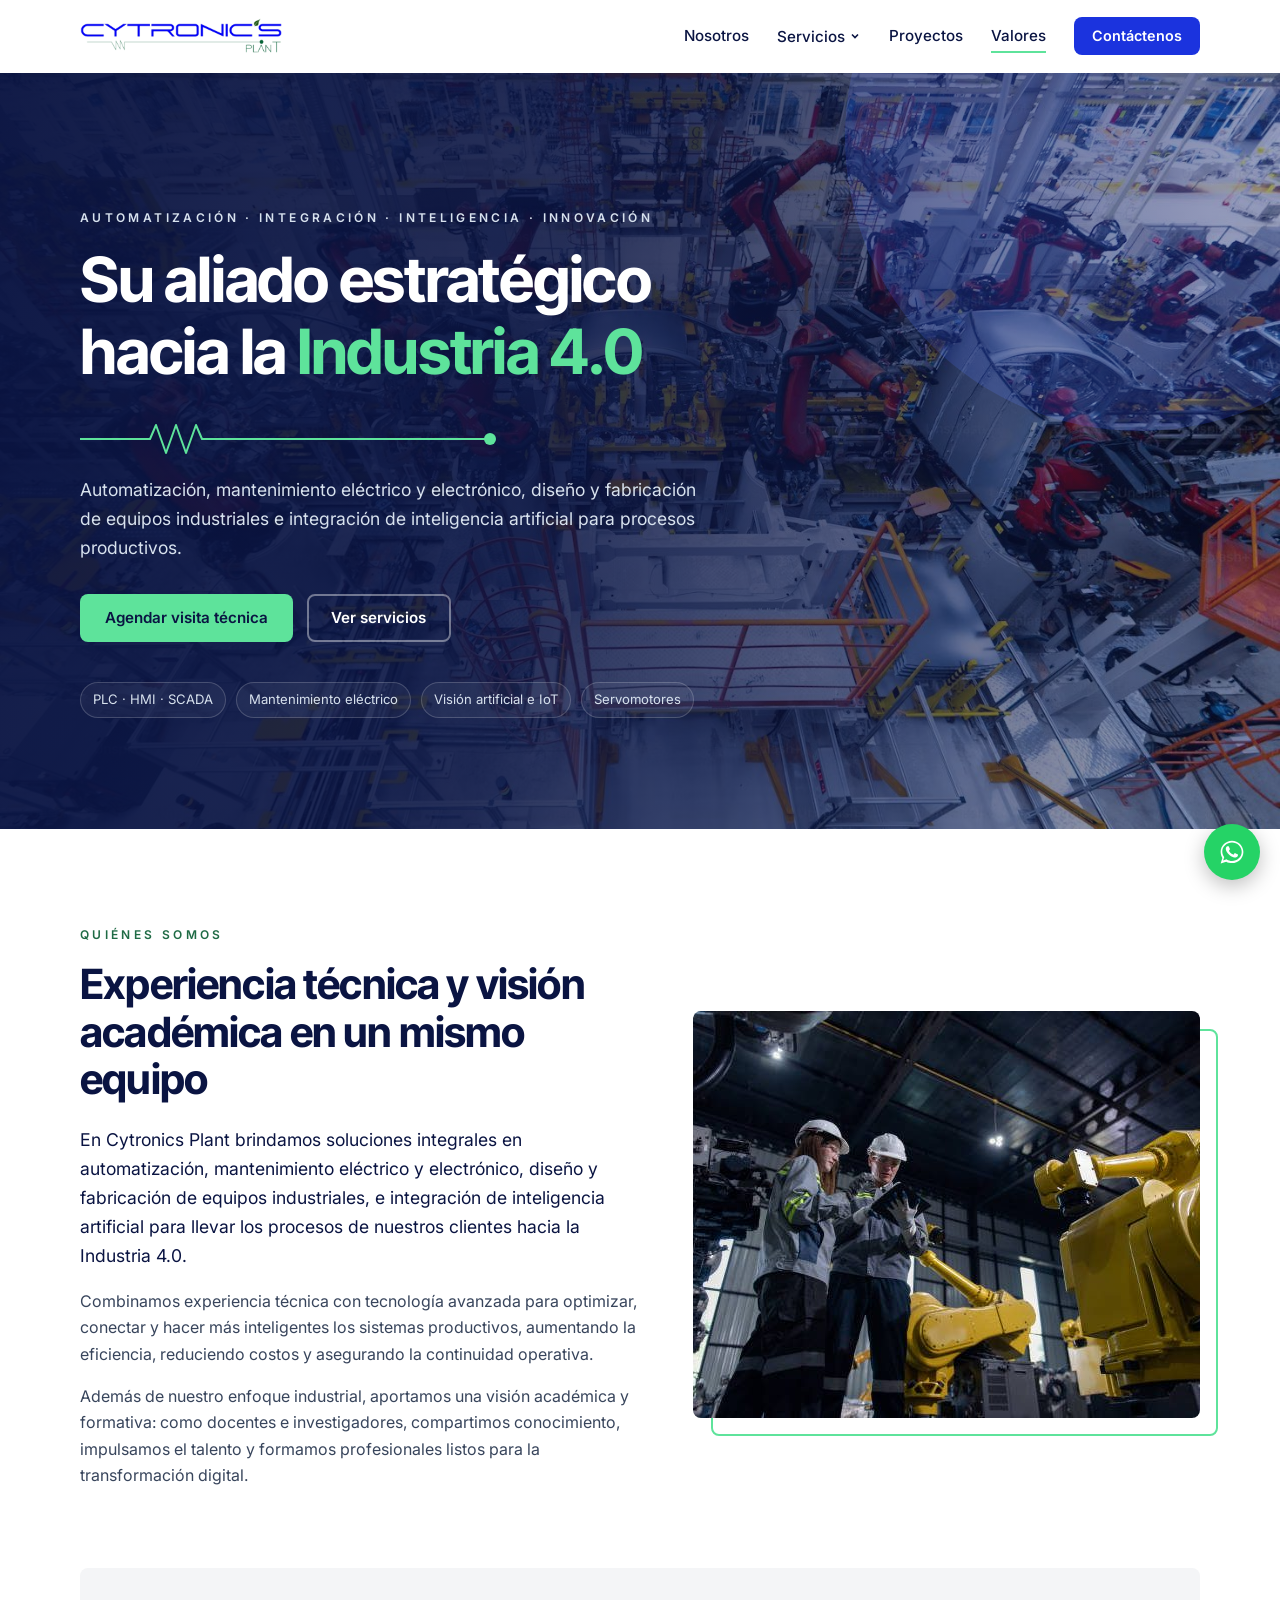
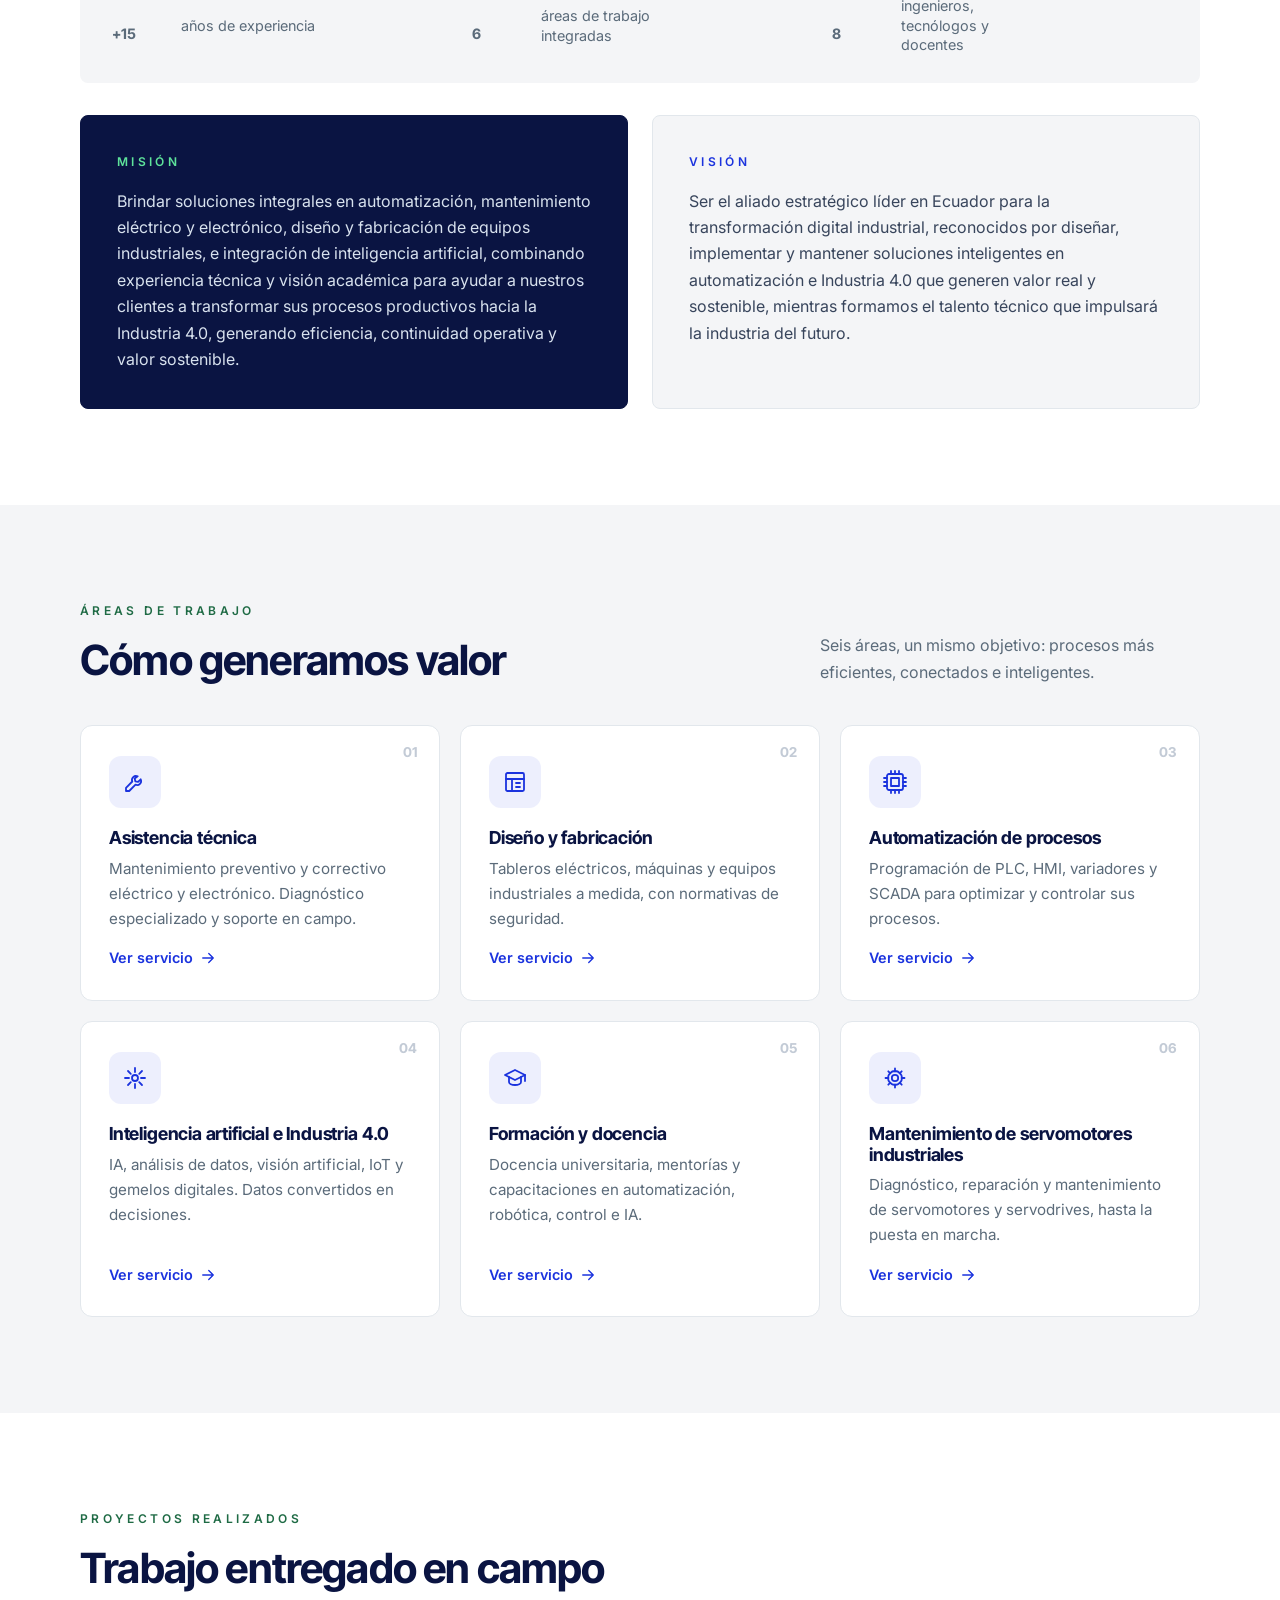
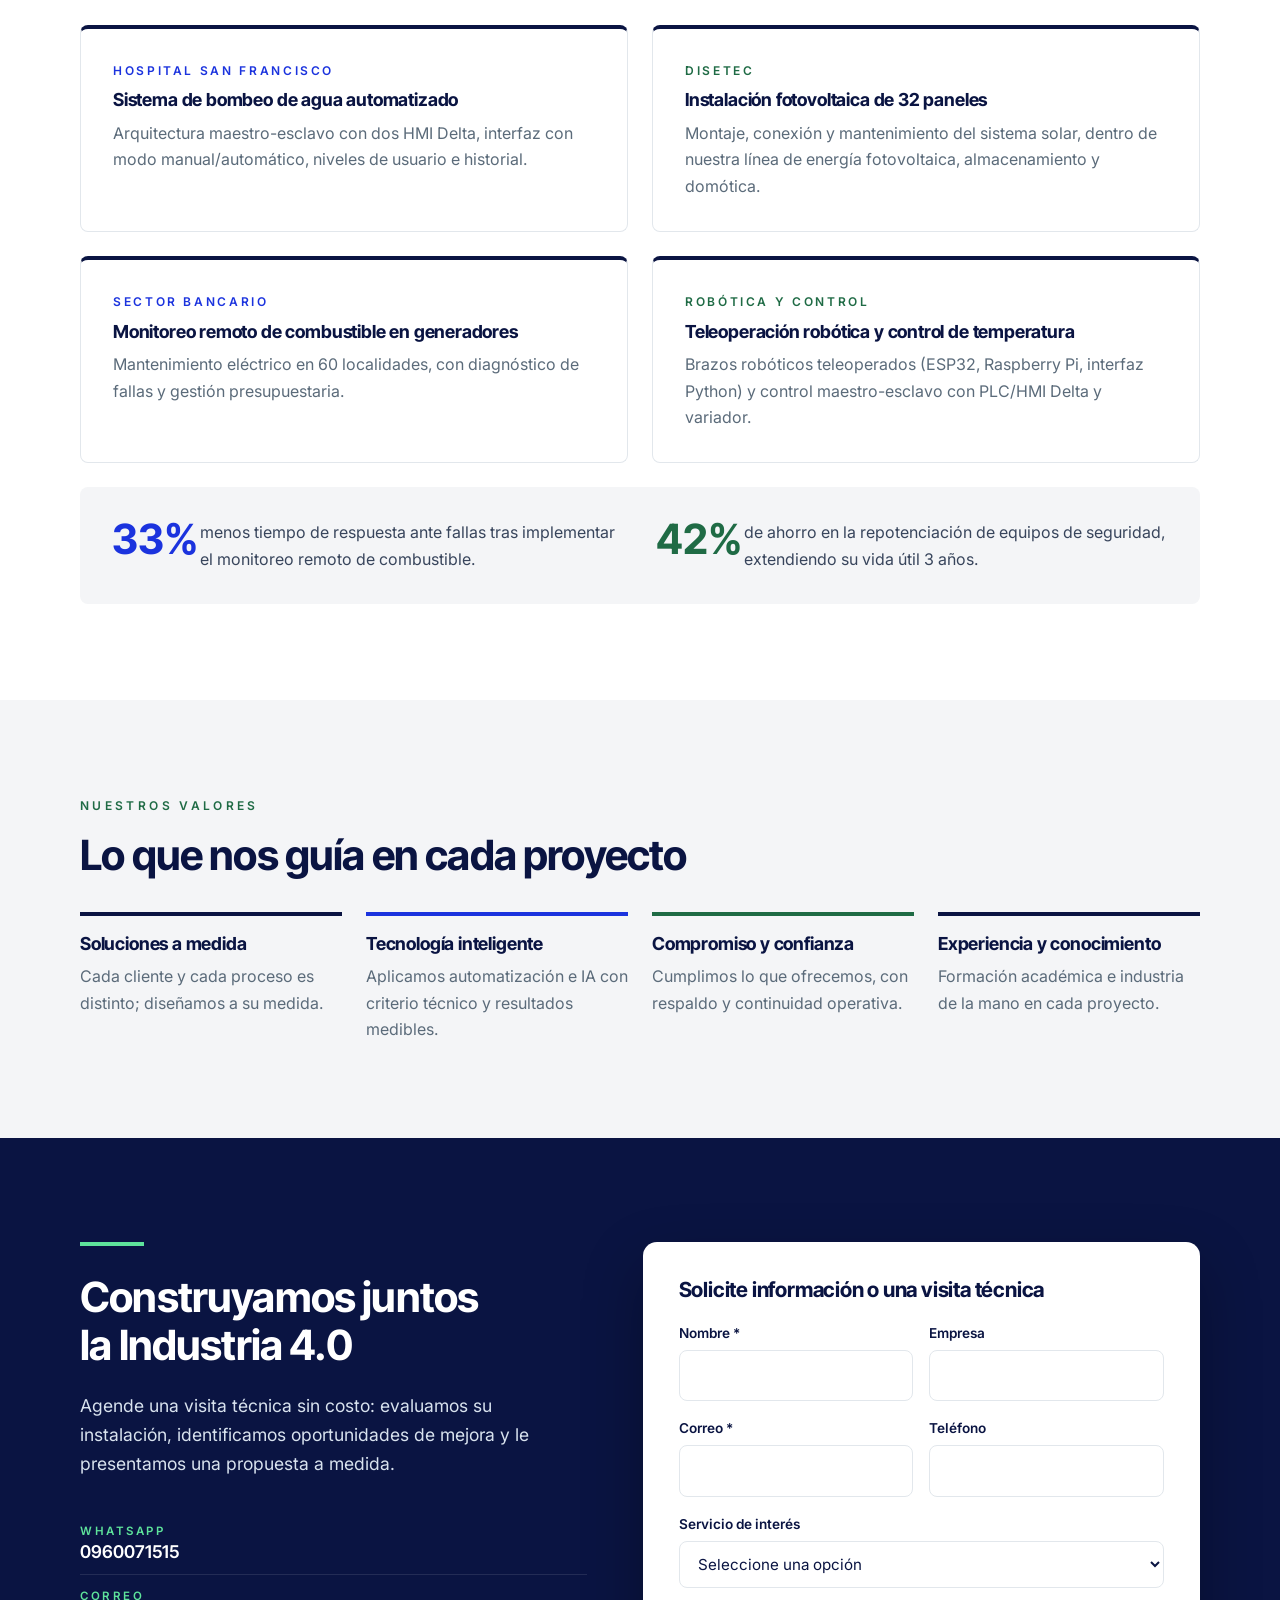
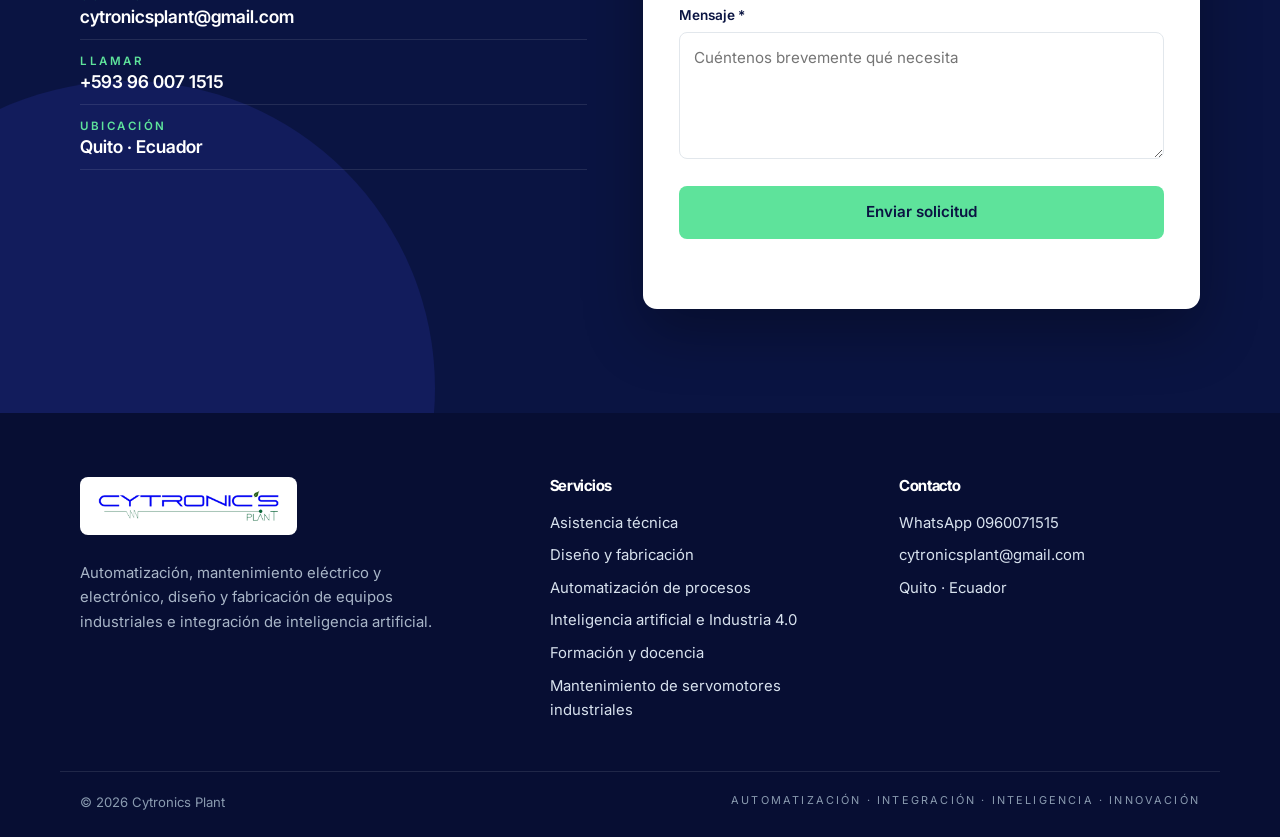
==== index.html @ 44c93f0c "Sitio Cytronics Plant: inicio, 6 páginas de servicios, formulario y submenú Co-Authored-By: Claude O" ====
<!DOCTYPE html>
<html lang="es">
<head>
  <meta charset="UTF-8">
  <meta name="viewport" content="width=device-width, initial-scale=1">
  <title>Cytronics Plant | Automatización e Industria 4.0 en Quito</title>
  <meta name="description" content="Automatización, mantenimiento eléctrico y electrónico, diseño y fabricación de equipos industriales e integración de inteligencia artificial para procesos productivos. Quito, Ecuador.">
  <meta name="theme-color" content="#0a1442">
  <meta property="og:title" content="Cytronics Plant | Automatización e Industria 4.0 en Quito">
  <meta property="og:description" content="Automatización, mantenimiento eléctrico y electrónico, diseño y fabricación de equipos industriales e integración de inteligencia artificial para procesos productivos. Quito, Ecuador.">
  <meta property="og:image" content="img/hero.jpg">
  <meta property="og:type" content="website">
  <link rel="icon" href="img/favicon.png" type="image/png">
  <link rel="preconnect" href="https://fonts.googleapis.com">
  <link rel="preconnect" href="https://fonts.gstatic.com" crossorigin>
  <link href="https://fonts.googleapis.com/css2?family=Inter:wght@400;500;600&family=Inter+Tight:wght@600;700&display=swap" rel="stylesheet">
  <link rel="stylesheet" href="styles.css">
</head>
<body>

  <a class="skip" href="#main">Saltar al contenido</a>
  <header class="header">
    <div class="container header__inner">
      <a href="index.html" class="header__logo" aria-label="Cytronics Plant, inicio">
        <img src="img/logo.png" alt="Cytronics Plant" width="1200" height="226">
      </a>
      <button class="nav-toggle" aria-expanded="false" aria-controls="nav" aria-label="Abrir menú">
        <span></span><span></span><span></span>
      </button>
      <nav class="nav" id="nav">
        <a href="index.html#nosotros">Nosotros</a>
        <div class="nav__group">
          <a href="index.html#servicios" class="nav__parent">Servicios
            <svg class="nav__caret" viewBox="0 0 12 12" aria-hidden="true"><path d="M3 4.5l3 3 3-3" fill="none" stroke="currentColor" stroke-width="1.6"/></svg>
          </a>
          <div class="nav__dropdown">
            <a href="servicios/asistencia-tecnica.html"><svg class="icon icon--sm" viewBox="0 0 24 24" fill="none" stroke="currentColor" stroke-width="1.8" stroke-linecap="round" stroke-linejoin="round" aria-hidden="true"><path d="M14.7 6.3a4 4 0 0 0-5.4 5.2L3 17.8V21h3.2l6.3-6.3a4 4 0 0 0 5.2-5.4l-2.6 2.6-2.8-.6-.6-2.8z"/></svg><span>Asistencia técnica</span></a>
            <a href="servicios/diseno-fabricacion.html"><svg class="icon icon--sm" viewBox="0 0 24 24" fill="none" stroke="currentColor" stroke-width="1.8" stroke-linecap="round" stroke-linejoin="round" aria-hidden="true"><rect x="3" y="3" width="18" height="18" rx="1.5"/><path d="M3 9h18M9 9v12M13 13h4M13 17h4"/></svg><span>Diseño y fabricación</span></a>
            <a href="servicios/automatizacion-procesos.html"><svg class="icon icon--sm" viewBox="0 0 24 24" fill="none" stroke="currentColor" stroke-width="1.8" stroke-linecap="round" stroke-linejoin="round" aria-hidden="true"><rect x="4" y="4" width="16" height="16" rx="2"/><rect x="8" y="8" width="8" height="8"/><path d="M8 1v3M12 1v3M16 1v3M8 20v3M12 20v3M16 20v3M1 8h3M1 12h3M1 16h3M20 8h3M20 12h3M20 16h3"/></svg><span>Automatización de procesos</span></a>
            <a href="servicios/ia-industria-40.html"><svg class="icon icon--sm" viewBox="0 0 24 24" fill="none" stroke="currentColor" stroke-width="1.8" stroke-linecap="round" stroke-linejoin="round" aria-hidden="true"><circle cx="12" cy="12" r="3"/><path d="M12 2v4M12 18v4M2 12h4M18 12h4M5 5l2.8 2.8M16.2 16.2 19 19M5 19l2.8-2.8M16.2 7.8 19 5"/></svg><span>Inteligencia artificial e Industria 4.0</span></a>
            <a href="servicios/formacion-docencia.html"><svg class="icon icon--sm" viewBox="0 0 24 24" fill="none" stroke="currentColor" stroke-width="1.8" stroke-linecap="round" stroke-linejoin="round" aria-hidden="true"><path d="M2 9l10-5 10 5-10 5z"/><path d="M6 11v5c0 1.7 2.7 3 6 3s6-1.3 6-3v-5M22 9v6"/></svg><span>Formación y docencia</span></a>
            <a href="servicios/mantenimiento-servomotores.html"><svg class="icon icon--sm" viewBox="0 0 24 24" fill="none" stroke="currentColor" stroke-width="1.8" stroke-linecap="round" stroke-linejoin="round" aria-hidden="true"><circle cx="12" cy="12" r="3.2"/><path d="M12 2.5v3M12 18.5v3M2.5 12h3M18.5 12h3M5.3 5.3l2.1 2.1M16.6 16.6l2.1 2.1M5.3 18.7l2.1-2.1M16.6 7.4l2.1-2.1"/><circle cx="12" cy="12" r="7"/></svg><span>Mantenimiento de servomotores industriales</span></a>
          </div>
        </div>
        <a href="index.html#proyectos">Proyectos</a>
        <a href="index.html#valores">Valores</a>
        <a href="#contacto" class="btn btn--primary btn--sm">Contáctenos</a>
      </nav>
    </div>
  </header>

  <main id="main">

    <section class="hero">
      <div class="hero__bg" aria-hidden="true"></div>
      <div class="container hero__inner">
        <p class="eyebrow eyebrow--light anim" style="--d:0">Automatización · Integración · Inteligencia · Innovación</p>
        <h1 class="anim" style="--d:1">Su aliado estratégico<br>hacia la <span class="accent">Industria 4.0</span></h1>
        <div class="anim" style="--d:2"><svg class="circuit" viewBox="0 0 420 40" aria-hidden="true">
          <path class="circuit__line" d="M0 20H70l6-14 10 28 10-28 10 28 10-28 6 14H405"/>
          <circle class="circuit__node" cx="410" cy="20" r="6"/>
        </svg></div>
        <p class="hero__lead anim" style="--d:3">Automatización, mantenimiento eléctrico y electrónico, diseño y fabricación de equipos industriales e integración de inteligencia artificial para procesos productivos.</p>
        <div class="hero__actions anim" style="--d:4">
          <a href="#contacto" class="btn btn--accent">Agendar visita técnica</a>
          <a href="#servicios" class="btn btn--ghost">Ver servicios</a>
        </div>
      </div>
      <div class="hero__chips container anim" style="--d:5">
        <span>PLC · HMI · SCADA</span><span>Mantenimiento eléctrico</span><span>Visión artificial e IoT</span><span>Servomotores</span>
      </div>
    </section>

    <section class="section" id="nosotros">
      <div class="container">
        <div class="about">
          <div class="about__text">
            <p class="eyebrow">Quiénes somos</p>
            <h2>Experiencia técnica y visión académica en un mismo equipo</h2>
            <p class="lead">En Cytronics Plant brindamos soluciones integrales en automatización, mantenimiento eléctrico y electrónico, diseño y fabricación de equipos industriales, e integración de inteligencia artificial para llevar los procesos de nuestros clientes hacia la Industria 4.0.</p>
            <p>Combinamos experiencia técnica con tecnología avanzada para optimizar, conectar y hacer más inteligentes los sistemas productivos, aumentando la eficiencia, reduciendo costos y asegurando la continuidad operativa.</p>
            <p>Además de nuestro enfoque industrial, aportamos una visión académica y formativa: como docentes e investigadores, compartimos conocimiento, impulsamos el talento y formamos profesionales listos para la transformación digital.</p>
          </div>
          <figure class="about__img">
            <img src="img/area3.jpg" alt="Técnicos revisando brazos robóticos industriales" loading="lazy" width="612" height="407">
          </figure>
        </div>

        <div class="stats">
          <div class="stat"><strong class="c-blue"><span data-count="15" data-prefix="+">+15</span></strong><span>años de experiencia</span></div>
          <div class="stat"><strong class="c-green"><span data-count="6">6</span></strong><span>áreas de trabajo integradas</span></div>
          <div class="stat"><strong><span data-count="8">8</span></strong><span>ingenieros, tecnólogos y docentes</span></div>
        </div>

        <div class="mv">
          <article class="mv__card mv__card--dark">
            <p class="eyebrow eyebrow--mint">Misión</p>
            <p>Brindar soluciones integrales en automatización, mantenimiento eléctrico y electrónico, diseño y fabricación de equipos industriales, e integración de inteligencia artificial, combinando experiencia técnica y visión académica para ayudar a nuestros clientes a transformar sus procesos productivos hacia la Industria 4.0, generando eficiencia, continuidad operativa y valor sostenible.</p>
          </article>
          <article class="mv__card">
            <p class="eyebrow eyebrow--blue">Visión</p>
            <p>Ser el aliado estratégico líder en Ecuador para la transformación digital industrial, reconocidos por diseñar, implementar y mantener soluciones inteligentes en automatización e Industria 4.0 que generen valor real y sostenible, mientras formamos el talento técnico que impulsará la industria del futuro.</p>
          </article>
        </div>
      </div>
    </section>

    <section class="section section--muted" id="servicios">
      <div class="container">
        <div class="section__head">
          <div>
            <p class="eyebrow">Áreas de trabajo</p>
            <h2>Cómo generamos valor</h2>
          </div>
          <p class="section__sub">Seis áreas, un mismo objetivo: procesos más eficientes, conectados e inteligentes.</p>
        </div>
        <div class="svc-grid">
          <a class="svc-card" href="servicios/asistencia-tecnica.html">
            <span class="svc-card__num">01</span>
            <span class="svc-card__icon"><svg class="icon" viewBox="0 0 24 24" fill="none" stroke="currentColor" stroke-width="1.8" stroke-linecap="round" stroke-linejoin="round" aria-hidden="true"><path d="M14.7 6.3a4 4 0 0 0-5.4 5.2L3 17.8V21h3.2l6.3-6.3a4 4 0 0 0 5.2-5.4l-2.6 2.6-2.8-.6-.6-2.8z"/></svg></span>
            <h3>Asistencia técnica</h3>
            <p>Mantenimiento preventivo y correctivo eléctrico y electrónico. Diagnóstico especializado y soporte en campo.</p>
            <span class="svc-card__more">Ver servicio <svg class="icon icon--sm" viewBox="0 0 24 24" fill="none" stroke="currentColor" stroke-width="1.8" stroke-linecap="round" stroke-linejoin="round" aria-hidden="true"><path d="M5 12h14M13 6l6 6-6 6"/></svg></span>
          </a>
          <a class="svc-card" href="servicios/diseno-fabricacion.html">
            <span class="svc-card__num">02</span>
            <span class="svc-card__icon"><svg class="icon" viewBox="0 0 24 24" fill="none" stroke="currentColor" stroke-width="1.8" stroke-linecap="round" stroke-linejoin="round" aria-hidden="true"><rect x="3" y="3" width="18" height="18" rx="1.5"/><path d="M3 9h18M9 9v12M13 13h4M13 17h4"/></svg></span>
            <h3>Diseño y fabricación</h3>
            <p>Tableros eléctricos, máquinas y equipos industriales a medida, con normativas de seguridad.</p>
            <span class="svc-card__more">Ver servicio <svg class="icon icon--sm" viewBox="0 0 24 24" fill="none" stroke="currentColor" stroke-width="1.8" stroke-linecap="round" stroke-linejoin="round" aria-hidden="true"><path d="M5 12h14M13 6l6 6-6 6"/></svg></span>
          </a>
          <a class="svc-card" href="servicios/automatizacion-procesos.html">
            <span class="svc-card__num">03</span>
            <span class="svc-card__icon"><svg class="icon" viewBox="0 0 24 24" fill="none" stroke="currentColor" stroke-width="1.8" stroke-linecap="round" stroke-linejoin="round" aria-hidden="true"><rect x="4" y="4" width="16" height="16" rx="2"/><rect x="8" y="8" width="8" height="8"/><path d="M8 1v3M12 1v3M16 1v3M8 20v3M12 20v3M16 20v3M1 8h3M1 12h3M1 16h3M20 8h3M20 12h3M20 16h3"/></svg></span>
            <h3>Automatización de procesos</h3>
            <p>Programación de PLC, HMI, variadores y SCADA para optimizar y controlar sus procesos.</p>
            <span class="svc-card__more">Ver servicio <svg class="icon icon--sm" viewBox="0 0 24 24" fill="none" stroke="currentColor" stroke-width="1.8" stroke-linecap="round" stroke-linejoin="round" aria-hidden="true"><path d="M5 12h14M13 6l6 6-6 6"/></svg></span>
          </a>
          <a class="svc-card" href="servicios/ia-industria-40.html">
            <span class="svc-card__num">04</span>
            <span class="svc-card__icon"><svg class="icon" viewBox="0 0 24 24" fill="none" stroke="currentColor" stroke-width="1.8" stroke-linecap="round" stroke-linejoin="round" aria-hidden="true"><circle cx="12" cy="12" r="3"/><path d="M12 2v4M12 18v4M2 12h4M18 12h4M5 5l2.8 2.8M16.2 16.2 19 19M5 19l2.8-2.8M16.2 7.8 19 5"/></svg></span>
            <h3>Inteligencia artificial e Industria 4.0</h3>
            <p>IA, análisis de datos, visión artificial, IoT y gemelos digitales. Datos convertidos en decisiones.</p>
            <span class="svc-card__more">Ver servicio <svg class="icon icon--sm" viewBox="0 0 24 24" fill="none" stroke="currentColor" stroke-width="1.8" stroke-linecap="round" stroke-linejoin="round" aria-hidden="true"><path d="M5 12h14M13 6l6 6-6 6"/></svg></span>
          </a>
          <a class="svc-card" href="servicios/formacion-docencia.html">
            <span class="svc-card__num">05</span>
            <span class="svc-card__icon"><svg class="icon" viewBox="0 0 24 24" fill="none" stroke="currentColor" stroke-width="1.8" stroke-linecap="round" stroke-linejoin="round" aria-hidden="true"><path d="M2 9l10-5 10 5-10 5z"/><path d="M6 11v5c0 1.7 2.7 3 6 3s6-1.3 6-3v-5M22 9v6"/></svg></span>
            <h3>Formación y docencia</h3>
            <p>Docencia universitaria, mentorías y capacitaciones en automatización, robótica, control e IA.</p>
            <span class="svc-card__more">Ver servicio <svg class="icon icon--sm" viewBox="0 0 24 24" fill="none" stroke="currentColor" stroke-width="1.8" stroke-linecap="round" stroke-linejoin="round" aria-hidden="true"><path d="M5 12h14M13 6l6 6-6 6"/></svg></span>
          </a>
          <a class="svc-card" href="servicios/mantenimiento-servomotores.html">
            <span class="svc-card__num">06</span>
            <span class="svc-card__icon"><svg class="icon" viewBox="0 0 24 24" fill="none" stroke="currentColor" stroke-width="1.8" stroke-linecap="round" stroke-linejoin="round" aria-hidden="true"><circle cx="12" cy="12" r="3.2"/><path d="M12 2.5v3M12 18.5v3M2.5 12h3M18.5 12h3M5.3 5.3l2.1 2.1M16.6 16.6l2.1 2.1M5.3 18.7l2.1-2.1M16.6 7.4l2.1-2.1"/><circle cx="12" cy="12" r="7"/></svg></span>
            <h3>Mantenimiento de servomotores industriales</h3>
            <p>Diagnóstico, reparación y mantenimiento de servomotores y servodrives, hasta la puesta en marcha.</p>
            <span class="svc-card__more">Ver servicio <svg class="icon icon--sm" viewBox="0 0 24 24" fill="none" stroke="currentColor" stroke-width="1.8" stroke-linecap="round" stroke-linejoin="round" aria-hidden="true"><path d="M5 12h14M13 6l6 6-6 6"/></svg></span>
          </a>
        </div>
      </div>
    </section>

    <section class="section" id="proyectos">
      <div class="container">
        <p class="eyebrow">Proyectos realizados</p>
        <h2>Trabajo entregado en campo</h2>
        <div class="projects">
          <article class="project">
            <p class="project__client c-blue">Hospital San Francisco</p>
            <h3>Sistema de bombeo de agua automatizado</h3>
            <p>Arquitectura maestro-esclavo con dos HMI Delta, interfaz con modo manual/automático, niveles de usuario e historial.</p>
          </article>
          <article class="project">
            <p class="project__client c-green">Disetec</p>
            <h3>Instalación fotovoltaica de 32 paneles</h3>
            <p>Montaje, conexión y mantenimiento del sistema solar, dentro de nuestra línea de energía fotovoltaica, almacenamiento y domótica.</p>
          </article>
          <article class="project">
            <p class="project__client c-blue">Sector bancario</p>
            <h3>Monitoreo remoto de combustible en generadores</h3>
            <p>Mantenimiento eléctrico en 60 localidades, con diagnóstico de fallas y gestión presupuestaria.</p>
          </article>
          <article class="project">
            <p class="project__client c-green">Robótica y control</p>
            <h3>Teleoperación robótica y control de temperatura</h3>
            <p>Brazos robóticos teleoperados (ESP32, Raspberry Pi, interfaz Python) y control maestro-esclavo con PLC/HMI Delta y variador.</p>
          </article>
        </div>
        <div class="results">
          <div class="result">
            <strong class="c-blue"><span data-count="35" data-suffix="%">35%</span></strong>
            <span>menos tiempo de respuesta ante fallas tras implementar el monitoreo remoto de combustible.</span>
          </div>
          <div class="result">
            <strong class="c-green"><span data-count="45" data-suffix="%">45%</span></strong>
            <span>de ahorro en la repotenciación de equipos de seguridad, extendiendo su vida útil 3 años.</span>
          </div>
        </div>
      </div>
    </section>

    <section class="section section--muted" id="valores">
      <div class="container">
        <p class="eyebrow">Nuestros valores</p>
        <h2>Lo que nos guía en cada proyecto</h2>
        <div class="values">
          <div class="value value--navy"><h3>Soluciones a medida</h3><p>Cada cliente y cada proceso es distinto; diseñamos a su medida.</p></div>
          <div class="value value--blue"><h3>Tecnología inteligente</h3><p>Aplicamos automatización e IA con criterio técnico y resultados medibles.</p></div>
          <div class="value value--green"><h3>Compromiso y confianza</h3><p>Cumplimos lo que ofrecemos, con respaldo y continuidad operativa.</p></div>
          <div class="value value--navy"><h3>Experiencia y conocimiento</h3><p>Formación académica e industria de la mano en cada proyecto.</p></div>
        </div>
      </div>
    </section>

    <section class="cta" id="contacto">
      <div class="cta__circle" aria-hidden="true"></div>
      <div class="container cta__inner">
        <div class="cta__intro">
          <span class="cta__bar" aria-hidden="true"></span>
          <h2>Construyamos juntos<br>la Industria 4.0</h2>
          <p class="cta__lead">Agende una visita técnica sin costo: evaluamos su instalación, identificamos oportunidades de mejora y le presentamos una propuesta a medida.</p>
          <ul class="contact-list">
            <li><a href="https://wa.me/593960071515?text=Hola%20Cytronics%20Plant%2C%20quisiera%20agendar%20una%20visita%20t%C3%A9cnica." target="_blank" rel="noopener">
              <span class="contact-list__label">WhatsApp</span><span class="contact-list__value">0960071515</span></a></li>
            <li><a href="mailto:cytronicsplant@gmail.com">
              <span class="contact-list__label">Correo</span><span class="contact-list__value">cytronicsplant@gmail.com</span></a></li>
            <li><a href="tel:+593960071515">
              <span class="contact-list__label">Llamar</span><span class="contact-list__value">+593 96 007 1515</span></a></li>
            <li><span class="contact-list__label">Ubicación</span><span class="contact-list__value">Quito · Ecuador</span></li>
          </ul>
        </div>

        <form class="form" action="https://formsubmit.co/ajax/cytronicsplant@gmail.com" method="POST" data-form novalidate>
          <h3 class="form__title">Solicite información o una visita técnica</h3>
          <input type="hidden" name="_subject" value="Nueva solicitud desde la web">
          <input type="hidden" name="_template" value="table">
          <input type="text" name="_honey" class="form__hp" tabindex="-1" autocomplete="off" aria-hidden="true">
          <div class="form__row">
            <label class="field"><span>Nombre *</span>
              <input type="text" name="nombre" autocomplete="name" required></label>
            <label class="field"><span>Empresa</span>
              <input type="text" name="empresa" autocomplete="organization"></label>
          </div>
          <div class="form__row">
            <label class="field"><span>Correo *</span>
              <input type="email" name="email" autocomplete="email" required></label>
            <label class="field"><span>Teléfono</span>
              <input type="tel" name="telefono" autocomplete="tel" inputmode="tel"></label>
          </div>
          <label class="field"><span>Servicio de interés</span>
            <select name="servicio">
              <option value="">Seleccione una opción</option>
              <option>Asistencia técnica</option>
              <option>Diseño y fabricación</option>
              <option>Automatización de procesos</option>
              <option>Inteligencia artificial e Industria 4.0</option>
              <option>Formación y docencia</option>
              <option>Mantenimiento de servomotores industriales</option>
              <option>Otro</option>
            </select></label>
          <label class="field"><span>Mensaje *</span>
            <textarea name="mensaje" rows="4" required placeholder="Cuéntenos brevemente qué necesita"></textarea></label>
          <button type="submit" class="btn btn--accent form__submit">Enviar solicitud</button>
          <p class="form__status" role="status" aria-live="polite"></p>
        </form>
      </div>
    </section>

  </main>

  <footer class="footer">
    <div class="container footer__grid">
      <div>
        <div class="footer__logo"><img src="img/logo.png" alt="Cytronics Plant" loading="lazy" width="1200" height="226"></div>
        <p class="footer__about">Automatización, mantenimiento eléctrico y electrónico, diseño y fabricación de equipos industriales e integración de inteligencia artificial.</p>
      </div>
      <div>
        <h4>Servicios</h4>
        <ul>
          <li><a href="servicios/asistencia-tecnica.html">Asistencia técnica</a></li>
          <li><a href="servicios/diseno-fabricacion.html">Diseño y fabricación</a></li>
          <li><a href="servicios/automatizacion-procesos.html">Automatización de procesos</a></li>
          <li><a href="servicios/ia-industria-40.html">Inteligencia artificial e Industria 4.0</a></li>
          <li><a href="servicios/formacion-docencia.html">Formación y docencia</a></li>
          <li><a href="servicios/mantenimiento-servomotores.html">Mantenimiento de servomotores industriales</a></li>
        </ul>
      </div>
      <div>
        <h4>Contacto</h4>
        <ul>
          <li><a href="https://wa.me/593960071515" target="_blank" rel="noopener">WhatsApp 0960071515</a></li>
          <li><a href="mailto:cytronicsplant@gmail.com">cytronicsplant@gmail.com</a></li>
          <li>Quito · Ecuador</li>
        </ul>
      </div>
    </div>
    <div class="container footer__bottom">
      <p>© <span data-year>2026</span> Cytronics Plant</p>
      <p class="footer__tag">Automatización · Integración · Inteligencia · Innovación</p>
    </div>
  </footer>

  <a class="wa-float" href="https://wa.me/593960071515?text=Hola%20Cytronics%20Plant%2C%20quisiera%20m%C3%A1s%20informaci%C3%B3n." target="_blank" rel="noopener" aria-label="Escribir por WhatsApp">
    <svg viewBox="0 0 32 32" width="28" height="28" aria-hidden="true"><path fill="currentColor" d="M16 3C8.8 3 3 8.7 3 15.8c0 2.5.7 4.9 2 7L3 29l6.4-2c2 1.1 4.3 1.7 6.6 1.7 7.2 0 13-5.7 13-12.8S23.2 3 16 3zm0 23.4c-2.1 0-4.1-.6-5.9-1.7l-.4-.3-3.8 1.2 1.2-3.7-.3-.4c-1.2-1.8-1.9-3.9-1.9-6.1C4.9 9.8 9.9 5 16 5s11.1 4.8 11.1 10.8S22.1 26.4 16 26.4zm6.1-8c-.3-.2-2-1-2.3-1.1-.3-.1-.5-.2-.8.2-.2.3-.9 1.1-1.1 1.3-.2.2-.4.3-.7.1-.3-.2-1.4-.5-2.7-1.7-1-.9-1.7-2-1.9-2.3-.2-.3 0-.5.1-.7l.5-.6c.2-.2.2-.3.3-.6.1-.2 0-.4 0-.6l-1-2.5c-.3-.7-.6-.6-.8-.6h-.7c-.2 0-.6.1-.9.4-.3.3-1.2 1.2-1.2 2.9s1.2 3.3 1.4 3.6c.2.2 2.4 3.7 5.9 5.1 2.9 1.1 3.5.9 4.1.9.6-.1 2-.8 2.3-1.6.3-.8.3-1.5.2-1.6-.1-.2-.3-.3-.7-.5z"/></svg>
  </a>

  <script src="script.js"></script>
</body>
</html>
---- styles.css ----
/* Cytronics Plant — colores tomados del brochure */
:root {
  --navy: #0a1442;
  --navy-2: #121c5c;
  --blue: #1b33de;
  --green: #1f6b45;
  --mint: #5ee39b;
  --text: #38455c;
  --muted: #5b6b7a;
  --line: #e2e7ec;
  --bg-muted: #f4f5f7;
  --white: #ffffff;
  --on-navy: #d8e2ee;

  --radius: 8px;
  --maxw: 1160px;
  --header-h: 72px;
  --shadow: 0 14px 40px rgba(10, 20, 66, .10);
  --ease: cubic-bezier(.2, .7, .2, 1);
  --font-head: "Inter Tight", "Segoe UI", Arial, sans-serif;
  --font-body: "Inter", "Segoe UI", Arial, sans-serif;
}

*, *::before, *::after { box-sizing: border-box; }
html { scroll-behavior: smooth; scroll-padding-top: var(--header-h); }
body {
  margin: 0;
  font-family: var(--font-body);
  font-size: 16px;
  line-height: 1.65;
  color: var(--text);
  background: var(--white);
  -webkit-font-smoothing: antialiased;
}
img { max-width: 100%; display: block; }
a { color: inherit; }
h1, h2, h3, h4 {
  font-family: var(--font-head);
  color: var(--navy);
  line-height: 1.15;
  letter-spacing: -0.02em;
  margin: 0 0 .5em;
}
h1 { font-size: clamp(2.2rem, 5.5vw, 3.9rem); }
h2 { font-size: clamp(1.75rem, 3.6vw, 2.6rem); max-width: 24ch; }
h3 { font-size: 1.12rem; letter-spacing: -0.01em; }
p { margin: 0 0 1em; }
:focus-visible { outline: 3px solid var(--mint); outline-offset: 2px; }

.skip {
  position: absolute; left: 12px; top: -60px; z-index: 100;
  background: var(--navy); color: #fff; padding: 10px 14px; border-radius: var(--radius);
}
.skip:focus { top: 12px; }

.container { width: 100%; max-width: var(--maxw); margin: 0 auto; padding: 0 20px; }
.c-blue { color: var(--blue); }
.c-green { color: var(--green); }

.icon { width: 24px; height: 24px; flex: none; }
.icon--sm { width: 18px; height: 18px; }

.eyebrow {
  font-size: .75rem; font-weight: 600; letter-spacing: .28em; text-transform: uppercase;
  color: var(--green); margin-bottom: 1rem;
}
.eyebrow--light { color: var(--on-navy); }
.eyebrow--mint { color: var(--mint); }
.eyebrow--blue { color: var(--blue); }

/* Botones */
.btn {
  display: inline-flex; align-items: center; justify-content: center; gap: .5em;
  padding: .85em 1.5em; border-radius: var(--radius);
  font: 600 .95rem/1.2 var(--font-body);
  text-decoration: none; border: 2px solid transparent; cursor: pointer;
  transition: background .2s, color .2s, border-color .2s, transform .2s var(--ease), box-shadow .2s;
}
.btn:hover { transform: translateY(-2px); }
.btn--sm { padding: .6em 1.1em; font-size: .9rem; }
.btn--primary { background: var(--blue); color: var(--white); }
.btn--primary:hover { background: var(--navy); }
.btn--accent { background: var(--mint); color: var(--navy); }
.btn--accent:hover { background: #7cebb0; box-shadow: 0 8px 24px rgba(94, 227, 155, .35); }
.btn--ghost { border-color: rgba(255,255,255,.4); color: var(--white); }
.btn--ghost:hover { border-color: var(--white); background: rgba(255,255,255,.06); }

/* ---------------- Header y menú ---------------- */
.header {
  position: sticky; top: 0; z-index: 50;
  background: rgba(255,255,255,.96); backdrop-filter: blur(8px);
  border-bottom: 1px solid transparent;
  transition: border-color .2s, box-shadow .2s;
}
.header.is-scrolled { border-color: var(--line); box-shadow: 0 2px 12px rgba(10,20,66,.06); }
.header__inner { display: flex; align-items: center; justify-content: space-between; height: var(--header-h); }
.header__logo img { height: 38px; width: auto; }

.nav { display: flex; align-items: center; gap: 28px; }
.nav > a:not(.btn), .nav__parent {
  text-decoration: none; font-weight: 500; font-size: .95rem; color: var(--navy);
  position: relative; display: inline-flex; align-items: center; gap: 4px;
}
.nav > a:not(.btn)::after, .nav__parent::after {
  content: ""; position: absolute; left: 0; bottom: -4px; height: 2px; width: 0;
  background: var(--mint); transition: width .25s var(--ease);
}
.nav > a:not(.btn):hover::after, .nav > a.is-active::after,
.nav__parent:hover::after, .nav__parent.is-current::after, .nav__parent.is-active::after { width: 100%; }
.nav__caret { width: 12px; height: 12px; transition: transform .2s; }

.nav__group { position: relative; }
.nav__dropdown {
  position: absolute; top: calc(100% + 18px); left: 50%;
  width: 340px; padding: 10px;
  background: var(--white); border: 1px solid var(--line); border-radius: 12px;
  box-shadow: var(--shadow);
  opacity: 0; visibility: hidden; transform: translate(-50%, 8px);
  transition: opacity .2s, transform .2s var(--ease), visibility .2s;
}
.nav__dropdown::before { /* puente para no perder el hover */
  content: ""; position: absolute; left: 0; right: 0; top: -20px; height: 20px;
}
.nav__group:hover .nav__dropdown,
.nav__group:focus-within .nav__dropdown { opacity: 1; visibility: visible; transform: translate(-50%, 0); }
.nav__group:hover .nav__caret, .nav__group:focus-within .nav__caret { transform: rotate(180deg); }
.nav__dropdown a {
  display: flex; align-items: center; gap: 12px;
  padding: 10px 12px; border-radius: 8px;
  text-decoration: none; color: var(--navy); font-weight: 500; font-size: .93rem; line-height: 1.3;
  transition: background .15s;
}
.nav__dropdown a .icon { color: var(--blue); }
.nav__dropdown a:hover, .nav__dropdown a[aria-current="page"] { background: var(--bg-muted); }
.nav-toggle { display: none; }

/* ---------------- Hero inicio ---------------- */
.hero {
  position: relative; overflow: hidden;
  background: var(--navy); color: var(--on-navy);
  min-height: min(calc(92vh - var(--header-h)), 780px);
  display: flex; flex-direction: column; justify-content: center;
}
.hero__bg {
  position: absolute; inset: 0;
  background:
    linear-gradient(100deg, rgba(10,20,66,.97) 0%, rgba(10,20,66,.88) 42%, rgba(10,20,66,.35) 100%),
    url("img/hero.jpg") center / cover no-repeat;
  animation: heroZoom 18s ease-out both;
}
.hero__bg::after {
  content: ""; position: absolute; top: -18vw; right: -12vw;
  width: 46vw; height: 46vw; border-radius: 50%;
  background: var(--navy-2); opacity: .55; mix-blend-mode: screen;
}
.hero__inner { position: relative; padding-top: 72px; padding-bottom: 40px; }
.hero h1 { color: var(--white); max-width: 16ch; }
.hero .accent { color: var(--mint); }
.hero__lead { max-width: 56ch; font-size: 1.1rem; margin: 1rem 0 2rem; }
.hero__actions { display: flex; flex-wrap: wrap; gap: 14px; }
.hero__chips {
  position: relative; display: flex; flex-wrap: wrap; gap: 10px;
  padding-bottom: 48px;
}
.hero__chips span {
  font-size: .82rem; color: var(--on-navy);
  border: 1px solid rgba(255,255,255,.18); background: rgba(255,255,255,.05);
  padding: 6px 12px; border-radius: 999px;
}

/* Línea de circuito como en el logo */
.circuit { width: min(420px, 100%); height: 40px; display: block; margin-top: .25rem; }
.circuit__line {
  fill: none; stroke: var(--mint); stroke-width: 2; stroke-linejoin: round;
  stroke-dasharray: 520; stroke-dashoffset: 520;
  animation: draw 1.6s .6s var(--ease) forwards;
}
.circuit__node { fill: var(--mint); opacity: 0; animation: pop .4s 2.1s var(--ease) forwards, pulse 2.4s 2.6s ease-in-out infinite; transform-origin: 410px 20px; }

/* Entrada escalonada */
.anim { opacity: 0; transform: translateY(18px); animation: rise .8s var(--ease) forwards; animation-delay: calc(var(--d, 0) * 110ms + 100ms); }

@keyframes rise { to { opacity: 1; transform: none; } }
@keyframes draw { to { stroke-dashoffset: 0; } }
@keyframes pop { from { opacity: 0; transform: scale(0); } to { opacity: 1; transform: scale(1); } }
@keyframes pulse { 50% { transform: scale(1.35); } }
@keyframes heroZoom { from { transform: scale(1.08); } to { transform: scale(1); } }

/* ---------------- Secciones ---------------- */
.section { padding: 96px 0; }
.section--muted { background: var(--bg-muted); }
.lead { font-size: 1.1rem; color: var(--navy); }
.section__head { display: flex; justify-content: space-between; align-items: flex-end; gap: 32px; flex-wrap: wrap; margin-bottom: 40px; }
.section__head h2 { margin: 0; }
.section__sub { max-width: 38ch; margin: 0; color: var(--muted); }

/* Nosotros */
.about { display: grid; grid-template-columns: 1.1fr 1fr; gap: 56px; align-items: center; }
.about__img { margin: 0; position: relative; z-index: 0; }
.about__img::before {
  content: ""; position: absolute; inset: 18px -18px -18px 18px;
  border: 2px solid var(--mint); border-radius: var(--radius); z-index: -1;
}
.about__img img { border-radius: var(--radius); aspect-ratio: 4/3; object-fit: cover; width: 100%; }

.stats {
  display: grid; grid-template-columns: repeat(3, 1fr); gap: 24px;
  background: var(--bg-muted); border-radius: var(--radius);
  padding: 28px 32px; margin: 64px 0 32px;
}
.stat { display: flex; align-items: center; gap: 14px; }
.stat strong { font-family: var(--font-head); font-size: 2.4rem; color: var(--navy); line-height: 1; min-width: 2.2ch; }
.stat span { font-size: .9rem; color: var(--muted); line-height: 1.35; max-width: 16ch; }

.mv { display: grid; grid-template-columns: 1fr 1fr; gap: 24px; }
.mv__card { padding: 36px; border-radius: var(--radius); background: var(--bg-muted); border: 1px solid var(--line); }
.mv__card p:last-child { margin: 0; }
.mv__card--dark { background: var(--navy); color: var(--on-navy); border-color: var(--navy); }

/* Tarjetas de servicios (inicio) */
.svc-grid { display: grid; grid-template-columns: repeat(3, 1fr); gap: 20px; }
.svc-card {
  position: relative; overflow: hidden;
  display: flex; flex-direction: column;
  background: var(--white); border: 1px solid var(--line); border-radius: 12px;
  padding: 30px 28px; text-decoration: none; color: var(--text);
  transition: transform .3s var(--ease), box-shadow .3s, border-color .3s;
}
.svc-card::before {
  content: ""; position: absolute; left: 0; top: 0; height: 4px; width: 100%;
  background: linear-gradient(90deg, var(--blue), var(--mint));
  transform: scaleX(0); transform-origin: left; transition: transform .35s var(--ease);
}
.svc-card:hover { transform: translateY(-6px); box-shadow: var(--shadow); border-color: transparent; }
.svc-card:hover::before { transform: scaleX(1); }
.svc-card__num { position: absolute; right: 22px; top: 18px; font: 700 .85rem var(--font-head); color: #c3cbd6; }
.svc-card__icon {
  width: 52px; height: 52px; border-radius: 12px; display: grid; place-items: center;
  background: rgba(27, 51, 222, .08); color: var(--blue); margin-bottom: 20px;
  transition: background .3s, color .3s;
}
.svc-card:hover .svc-card__icon { background: var(--navy); color: var(--mint); }
.svc-card h3 { margin-bottom: .4em; }
.svc-card p { color: var(--muted); font-size: .95rem; flex: 1; }
.svc-card__more { display: inline-flex; align-items: center; gap: 6px; font-weight: 600; font-size: .9rem; color: var(--blue); }
.svc-card__more .icon { transition: transform .25s var(--ease); }
.svc-card:hover .svc-card__more .icon { transform: translateX(4px); }

/* Proyectos */
.projects { display: grid; grid-template-columns: repeat(2, 1fr); gap: 24px; margin-top: 32px; }
.project {
  padding: 32px; border: 1px solid var(--line); border-radius: var(--radius);
  background: var(--white); border-top: 4px solid var(--navy);
  transition: box-shadow .25s, transform .25s var(--ease);
}
.project:hover { box-shadow: var(--shadow); transform: translateY(-3px); }
.project__client { font-size: .75rem; font-weight: 600; letter-spacing: .22em; text-transform: uppercase; margin-bottom: .6rem; }
.project p:last-child { margin: 0; color: var(--muted); }
.results {
  display: grid; grid-template-columns: 1fr 1fr; gap: 32px;
  background: var(--bg-muted); border-radius: var(--radius);
  padding: 32px; margin-top: 24px;
}
.results--stack { grid-template-columns: 1fr; margin-top: 0; align-content: center; }
.result { display: flex; gap: 18px; align-items: flex-start; }
.result strong { font-family: var(--font-head); font-size: 2.6rem; line-height: 1; min-width: 2.6ch; }

/* Valores */
.values { display: grid; grid-template-columns: repeat(4, 1fr); gap: 24px; margin-top: 32px; }
.value { border-top: 4px solid var(--navy); padding-top: 18px; }
.value--blue { border-color: var(--blue); }
.value--green { border-color: var(--green); }
.value p { margin: 0; color: var(--muted); }

/* ---------------- Página de servicio ---------------- */
.page-hero {
  position: relative; overflow: hidden;
  background: var(--navy); color: var(--on-navy);
  padding: 72px 0 88px;
}
.page-hero::before { /* patrón de puntos cuando no hay foto */
  content: ""; position: absolute; inset: 0;
  background-image: radial-gradient(rgba(255,255,255,.09) 1px, transparent 1px);
  background-size: 22px 22px;
}
.page-hero__bg { position: absolute; inset: 0; background: center / cover no-repeat; }
.page-hero--img::before {
  z-index: 1;
  background: linear-gradient(100deg, rgba(10,20,66,.97) 0%, rgba(10,20,66,.9) 45%, rgba(10,20,66,.45) 100%);
}
.page-hero::after {
  content: ""; position: absolute; right: -10vw; bottom: -24vw;
  width: 40vw; height: 40vw; border-radius: 50%; background: var(--navy-2); opacity: .6;
}
.page-hero__inner { position: relative; z-index: 2; }
.page-hero h1 { color: var(--white); font-size: clamp(2rem, 4.6vw, 3.3rem); max-width: 20ch; }
.page-hero__lead { max-width: 60ch; font-size: 1.1rem; margin-bottom: 2rem; }
.page-hero__icon {
  display: inline-grid; place-items: center; width: 60px; height: 60px; border-radius: 14px;
  background: rgba(94, 227, 155, .12); color: var(--mint); margin-bottom: 20px;
}
.page-hero__icon .icon { width: 30px; height: 30px; }

.crumbs { display: flex; flex-wrap: wrap; gap: 8px; font-size: .85rem; margin-bottom: 28px; color: #8a9bb0; }
.crumbs a { color: var(--on-navy); text-decoration: none; }
.crumbs a:hover { color: var(--mint); }
.crumbs [aria-current] { color: var(--white); }

.features { display: grid; grid-template-columns: repeat(3, 1fr); gap: 20px; margin-top: 32px; }
.feature {
  display: flex; gap: 16px; padding: 24px;
  border: 1px solid var(--line); border-radius: var(--radius); background: var(--white);
  transition: border-color .25s, box-shadow .25s;
}
.feature:hover { border-color: var(--blue); box-shadow: var(--shadow); }
.feature__icon {
  width: 36px; height: 36px; flex: none; border-radius: 50%;
  display: grid; place-items: center; background: rgba(31,107,69,.1); color: var(--green);
}
.feature__icon .icon { width: 20px; height: 20px; }
.feature h3 { font-size: 1.02rem; margin-bottom: .3em; }
.feature p { margin: 0; color: var(--muted); font-size: .93rem; }

.two-col { display: grid; grid-template-columns: 1fr 1fr; gap: 56px; }
.checklist { list-style: none; padding: 0; margin: 24px 0 0; display: grid; gap: 12px; }
.checklist li {
  position: relative; padding: 14px 18px 14px 46px;
  background: var(--white); border-radius: var(--radius); border: 1px solid var(--line);
  color: var(--navy); font-weight: 500;
}
.checklist li::before {
  content: ""; position: absolute; left: 18px; top: 50%; width: 14px; height: 14px; margin-top: -7px;
  border-radius: 50%; border: 3px solid var(--mint);
}
.chips { display: flex; flex-wrap: wrap; gap: 10px; margin-top: 24px; }
.chips span {
  padding: 10px 16px; border-radius: 999px;
  background: var(--navy); color: var(--white); font-size: .9rem; font-weight: 500;
}

.svc-project { display: grid; grid-template-columns: 1.2fr 1fr; gap: 24px; margin-top: 32px; }

.steps { list-style: none; padding: 0; margin: 40px 0 0; display: grid; grid-template-columns: repeat(4, 1fr); gap: 24px; position: relative; }
.steps::before {
  content: ""; position: absolute; left: 24px; right: 24px; top: 24px; height: 2px;
  background: repeating-linear-gradient(90deg, #c3cbd6 0 8px, transparent 8px 14px);
}
.step { position: relative; }
.step__num {
  position: relative; display: grid; place-items: center;
  width: 48px; height: 48px; border-radius: 50%;
  background: var(--navy); color: var(--mint); font: 700 1.1rem var(--font-head);
  margin-bottom: 18px; box-shadow: 0 0 0 6px var(--bg-muted);
}
.step p { color: var(--muted); margin: 0; }

.mini-grid { display: grid; grid-template-columns: repeat(5, 1fr); gap: 16px; margin-top: 32px; }
.mini-card {
  display: flex; flex-direction: column; gap: 14px; padding: 20px;
  border: 1px solid var(--line); border-radius: var(--radius);
  text-decoration: none; color: var(--navy); font-weight: 600; font-size: .93rem; line-height: 1.3;
  transition: transform .25s var(--ease), box-shadow .25s, border-color .25s;
}
.mini-card .icon { color: var(--blue); }
.mini-card:hover { transform: translateY(-4px); box-shadow: var(--shadow); border-color: transparent; }

/* ---------------- Contacto + formulario ---------------- */
.cta { position: relative; overflow: hidden; background: var(--navy); color: var(--on-navy); padding: 104px 0; }
.cta__circle {
  position: absolute; left: -14vw; bottom: -22vw;
  width: 48vw; height: 48vw; border-radius: 50%; background: var(--navy-2);
}
.cta__inner { position: relative; display: grid; grid-template-columns: 1fr 1.1fr; gap: 56px; align-items: start; }
.cta__bar { display: block; width: 64px; height: 4px; background: var(--mint); margin-bottom: 28px; }
.cta h2 { color: var(--white); }
.cta__lead { max-width: 46ch; font-size: 1.1rem; }

.contact-list { list-style: none; padding: 0; margin: 32px 0 0; }
.contact-list li { border-bottom: 1px solid rgba(255,255,255,.1); }
.contact-list li > a, .contact-list li > span:first-child { display: block; padding: 12px 0 0; }
.contact-list li > a { padding: 12px 0; text-decoration: none; }
.contact-list li > span:last-child:not(:first-child) { padding-bottom: 12px; }
.contact-list__label { display: block; font-size: .72rem; font-weight: 600; letter-spacing: .22em; text-transform: uppercase; color: var(--mint); }
.contact-list__value { display: block; color: var(--white); font: 600 1.1rem var(--font-head); word-break: break-word; }
.contact-list a:hover .contact-list__value { color: var(--mint); }

.form {
  background: var(--white); color: var(--text);
  border-radius: 14px; padding: 36px; box-shadow: 0 24px 60px rgba(0,0,0,.3);
}
.form__title { font-size: 1.3rem; margin-bottom: 1.2rem; }
.form__row { display: grid; grid-template-columns: 1fr 1fr; gap: 16px; }
.form__hp { position: absolute; left: -9999px; width: 1px; height: 1px; opacity: 0; }
.field { display: block; margin-bottom: 16px; }
.field > span { display: block; font-size: .85rem; font-weight: 600; color: var(--navy); margin-bottom: 6px; }
.field input, .field select, .field textarea {
  width: 100%; font: inherit; font-size: .95rem; color: var(--navy);
  padding: 12px 14px; border: 1.5px solid var(--line); border-radius: var(--radius);
  background: var(--white); transition: border-color .2s, box-shadow .2s;
}
.field textarea { resize: vertical; min-height: 110px; }
.field input:focus, .field select:focus, .field textarea:focus {
  outline: none; border-color: var(--blue); box-shadow: 0 0 0 4px rgba(27,51,222,.12);
}
.field.is-invalid input, .field.is-invalid textarea { border-color: #c62828; }
.form__submit { width: 100%; margin-top: 4px; padding: 1em; }
.form__submit[disabled] { opacity: .7; cursor: wait; transform: none; }
.form__status { margin: 14px 0 0; font-size: .93rem; min-height: 1.4em; }
.form__status.is-ok { color: var(--green); font-weight: 600; }
.form__status.is-error { color: #c62828; }

/* ---------------- Footer ---------------- */
.footer { background: #070e33; color: var(--on-navy); padding: 64px 0 0; font-size: .93rem; }
.footer__grid { display: grid; grid-template-columns: 1.4fr 1fr 1fr; gap: 48px; }
.footer h4 { color: var(--white); font-size: .95rem; margin-bottom: 1rem; }
.footer ul { list-style: none; padding: 0; margin: 0; display: grid; gap: 8px; }
.footer a { text-decoration: none; }
.footer a:hover { color: var(--mint); }
.footer__logo { display: inline-block; background: var(--white); padding: 12px 18px; border-radius: var(--radius); margin-bottom: 18px; }
.footer__logo img { height: 34px; width: auto; }
.footer__about { max-width: 40ch; color: #a9b6c8; }
.footer__bottom {
  display: flex; justify-content: space-between; flex-wrap: wrap; gap: 12px;
  margin-top: 48px; padding-top: 20px; padding-bottom: 24px;
  border-top: 1px solid rgba(255,255,255,.1); color: #8a9bb0; font-size: .82rem;
}
.footer__bottom p { margin: 0; }
.footer__tag { letter-spacing: .2em; text-transform: uppercase; font-size: .68rem; }

/* WhatsApp flotante */
.wa-float {
  position: fixed; right: 20px; bottom: 20px; z-index: 60;
  width: 56px; height: 56px; border-radius: 50%;
  background: #25d366; color: #fff; display: grid; place-items: center;
  box-shadow: 0 6px 20px rgba(0,0,0,.25); transition: transform .2s;
}
.wa-float:hover { transform: scale(1.08); }

/* Aparición al hacer scroll */
.reveal { opacity: 0; transform: translateY(20px); transition: opacity .7s var(--ease), transform .7s var(--ease), box-shadow .3s, border-color .3s; transition-delay: var(--rd, 0ms); }
.reveal.is-visible { opacity: 1; transform: none; }
.reveal.is-visible:hover { transition-delay: 0ms; }
.svc-card.reveal.is-visible:hover { transform: translateY(-6px); }
.project.reveal.is-visible:hover { transform: translateY(-3px); }
.mini-card.reveal.is-visible:hover { transform: translateY(-4px); }

@media (prefers-reduced-motion: reduce) {
  html { scroll-behavior: auto; }
  *, *::before, *::after { animation-duration: .01ms !important; animation-delay: 0ms !important; transition-duration: .01ms !important; }
  .reveal, .anim { opacity: 1; transform: none; }
  .circuit__line { stroke-dashoffset: 0; }
  .circuit__node { opacity: 1; }
}

/* ---------------- Responsive ---------------- */
@media (max-width: 1024px) {
  .mini-grid { grid-template-columns: repeat(3, 1fr); }
  .features { grid-template-columns: 1fr 1fr; }
}

@media (max-width: 960px) {
  .about, .cta__inner, .two-col, .svc-project { grid-template-columns: 1fr; gap: 40px; }
  .about__img::before { display: none; }
  .svc-grid { grid-template-columns: 1fr 1fr; }
  .values { grid-template-columns: repeat(2, 1fr); }
  .steps { grid-template-columns: 1fr 1fr; row-gap: 32px; }
  .steps::before { display: none; }
  .footer__grid { grid-template-columns: 1fr 1fr; }
  .footer__grid > div:first-child { grid-column: 1 / -1; }
}

/* Menú desplegable (tablet y celular) */
@media (max-width: 900px) {
  .nav-toggle {
    display: block; position: relative;
    width: 44px; height: 44px; padding: 0;
    background: none; border: 0; cursor: pointer;
  }
  .nav-toggle span {
    position: absolute; left: 10px; right: 10px; height: 2px; top: 21px;
    background: var(--navy); border-radius: 2px; transition: transform .2s, opacity .2s;
  }
  .nav-toggle span:nth-child(1) { transform: translateY(-7px); }
  .nav-toggle span:nth-child(3) { transform: translateY(7px); }
  .nav-toggle[aria-expanded="true"] span:nth-child(1) { transform: rotate(45deg); }
  .nav-toggle[aria-expanded="true"] span:nth-child(2) { opacity: 0; }
  .nav-toggle[aria-expanded="true"] span:nth-child(3) { transform: rotate(-45deg); }

  .nav {
    position: absolute; top: var(--header-h); left: 0; right: 0;
    flex-direction: column; align-items: stretch; gap: 0;
    background: var(--white); border-bottom: 1px solid var(--line);
    padding: 8px 20px 20px; box-shadow: var(--shadow);
    max-height: calc(100vh - var(--header-h)); overflow-y: auto;
    display: none;
  }
  .nav.is-open { display: flex; }
  .nav > a:not(.btn), .nav__parent { padding: 14px 0; border-bottom: 1px solid var(--line); width: 100%; }
  .nav > a:not(.btn)::after, .nav__parent::after { display: none; }
  .nav__caret { display: none; }
  .nav__parent { border-bottom: 0 !important; padding-bottom: 6px !important; }
  .nav__dropdown {
    position: static; width: auto; padding: 0 0 8px; border: 0; box-shadow: none; border-radius: 0;
    opacity: 1; visibility: visible; transform: none;
    border-bottom: 1px solid var(--line);
  }
  .nav__dropdown::before { display: none; }
  .nav__group:hover .nav__dropdown, .nav__group:focus-within .nav__dropdown { transform: none; }
  .nav__dropdown a { padding: 9px 8px; font-size: .9rem; }
  .nav .btn { margin-top: 16px; }
}

@media (max-width: 760px) {
  :root { --header-h: 64px; }
  .section { padding: 64px 0; }
  .header__logo img { height: 30px; }

  .hero { min-height: auto; }
  .hero__inner { padding-top: 56px; padding-bottom: 28px; }
  .hero__chips { padding-bottom: 40px; }
  .hero__bg { background:
    linear-gradient(180deg, rgba(10,20,66,.9) 0%, rgba(10,20,66,.82) 100%),
    url("img/hero.jpg") center / cover no-repeat; }
  .page-hero { padding: 48px 0 64px; }
  .page-hero--img::before { background: linear-gradient(180deg, rgba(10,20,66,.92), rgba(10,20,66,.85)); }

  .stats { grid-template-columns: 1fr; padding: 24px; }
  .mv, .projects, .results, .svc-grid, .features, .form__row { grid-template-columns: 1fr; }
  .form__row { gap: 0; }
  .mv__card, .project { padding: 26px; }
  .values, .steps { grid-template-columns: 1fr; }
  .mini-grid { grid-template-columns: 1fr 1fr; }
  .form { padding: 24px 20px; }
  .cta { padding: 72px 0; }
  .footer__grid { grid-template-columns: 1fr; gap: 32px; }
  .footer__grid > div:first-child { grid-column: auto; }
}
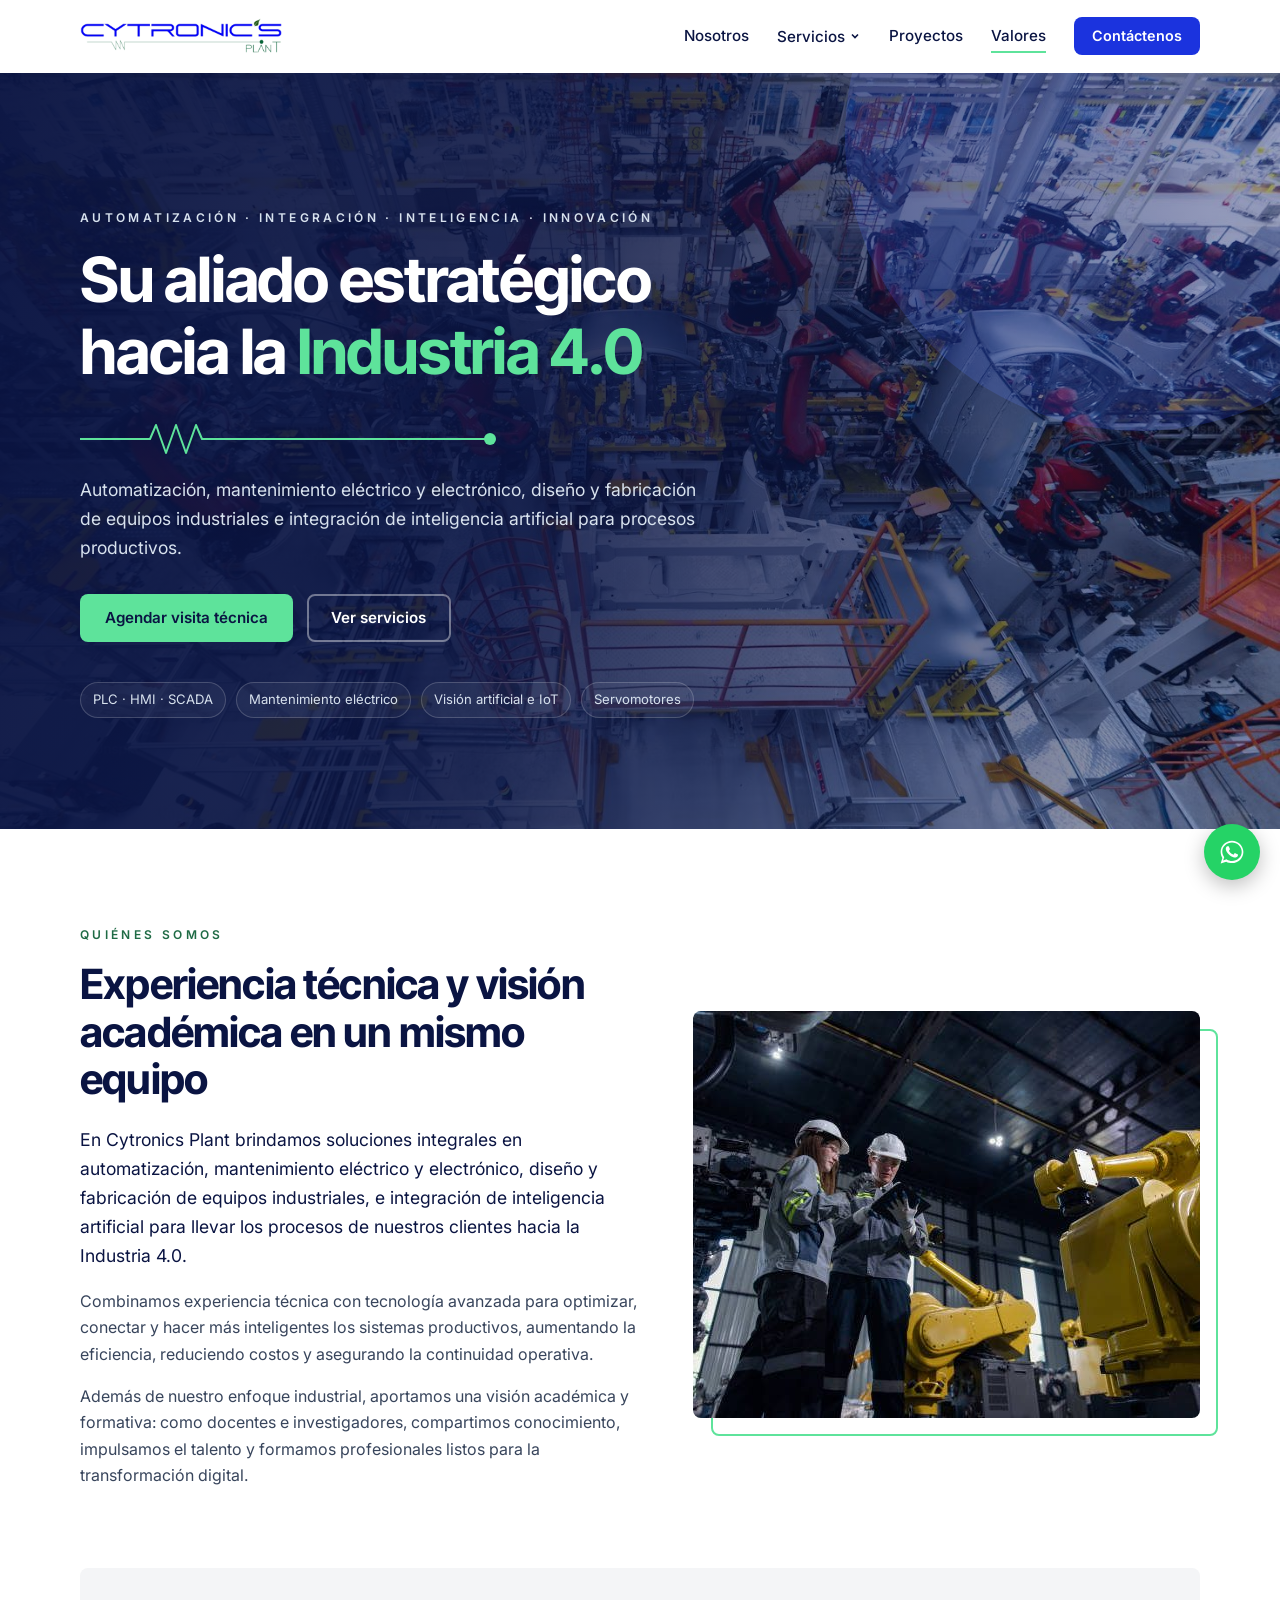
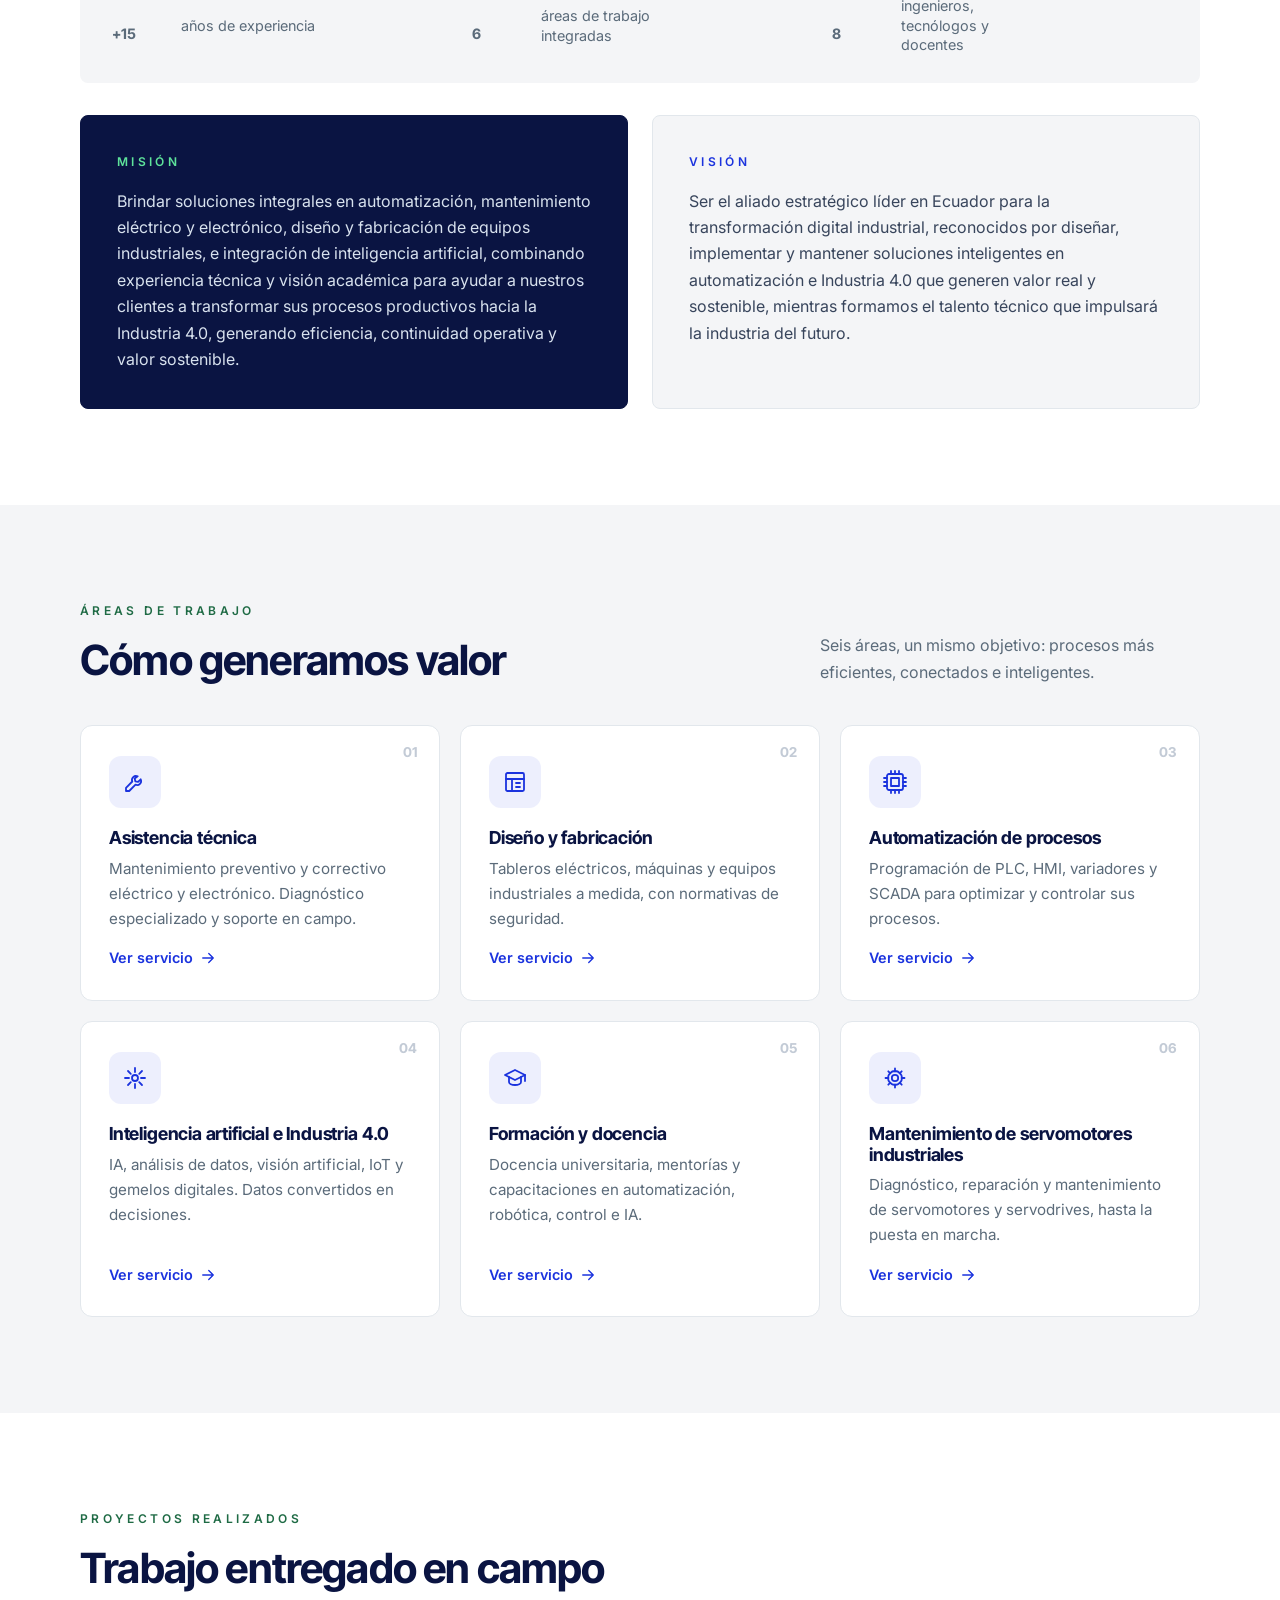
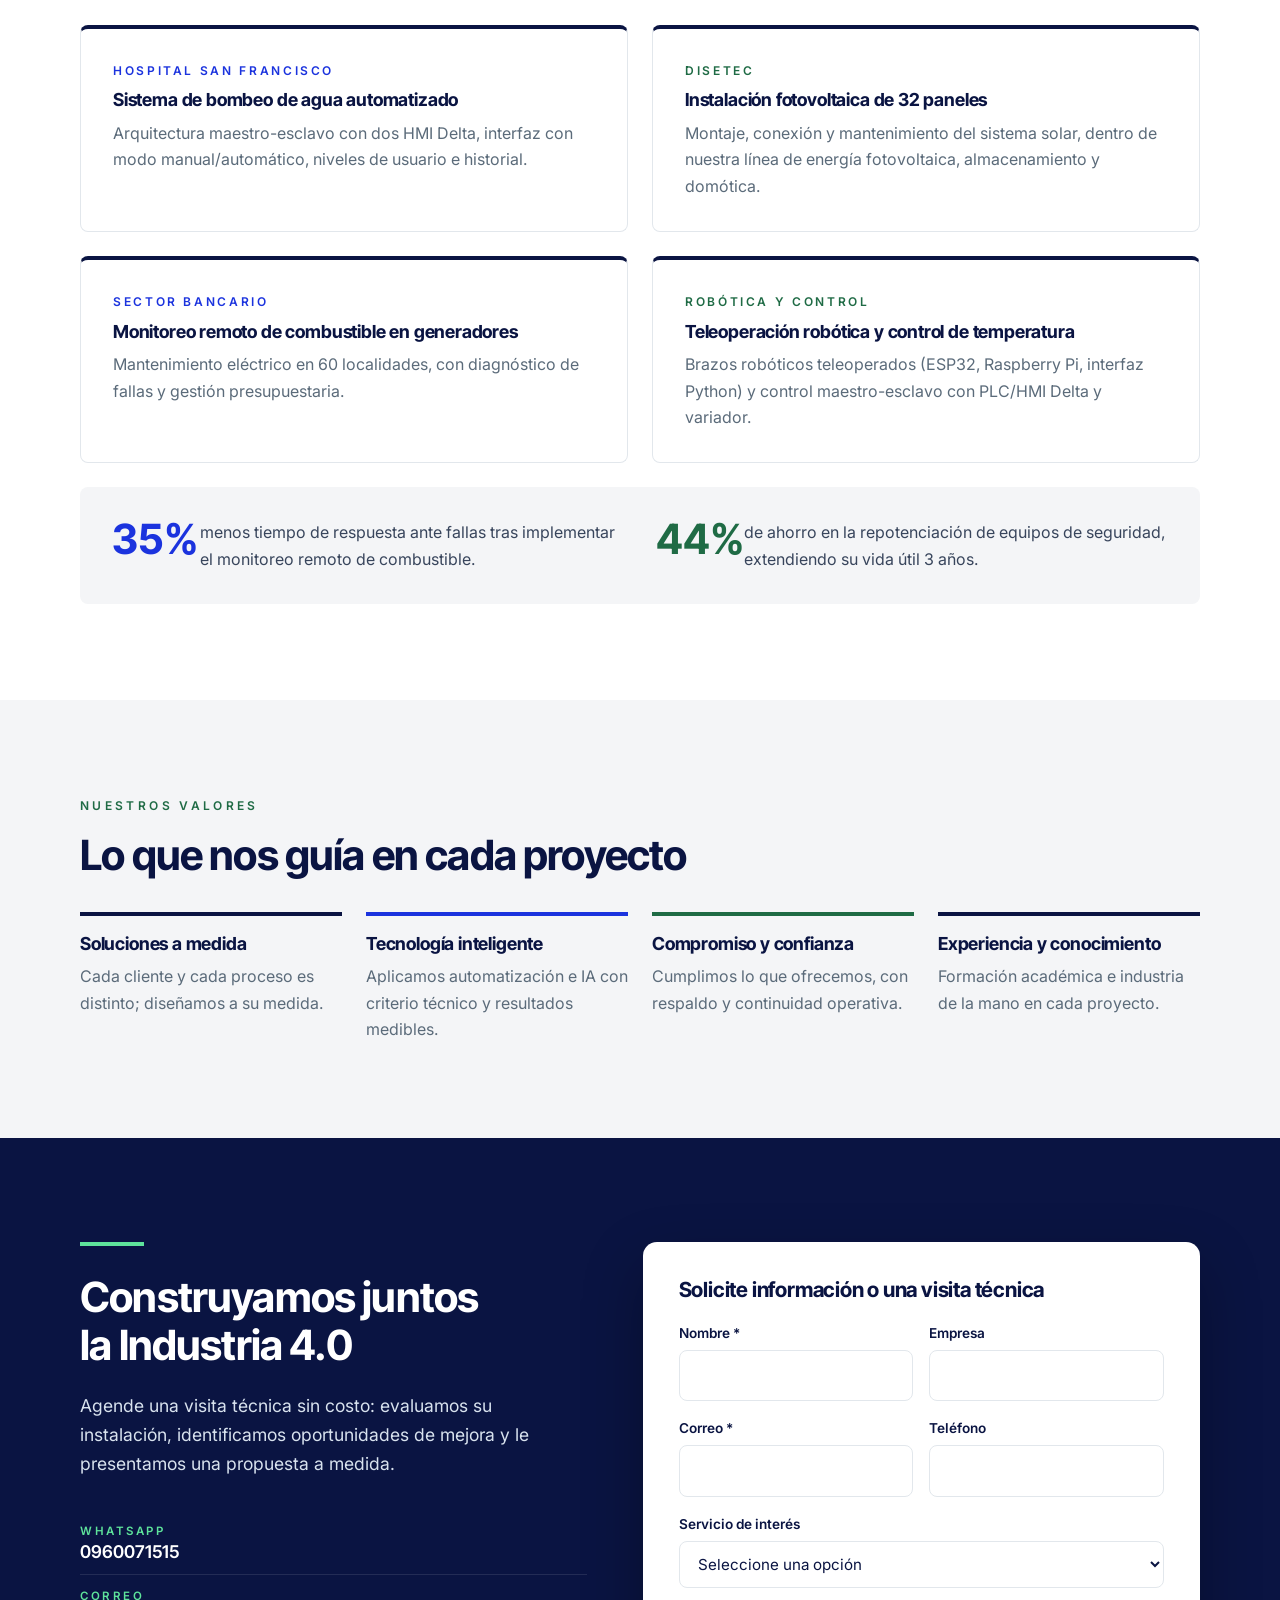
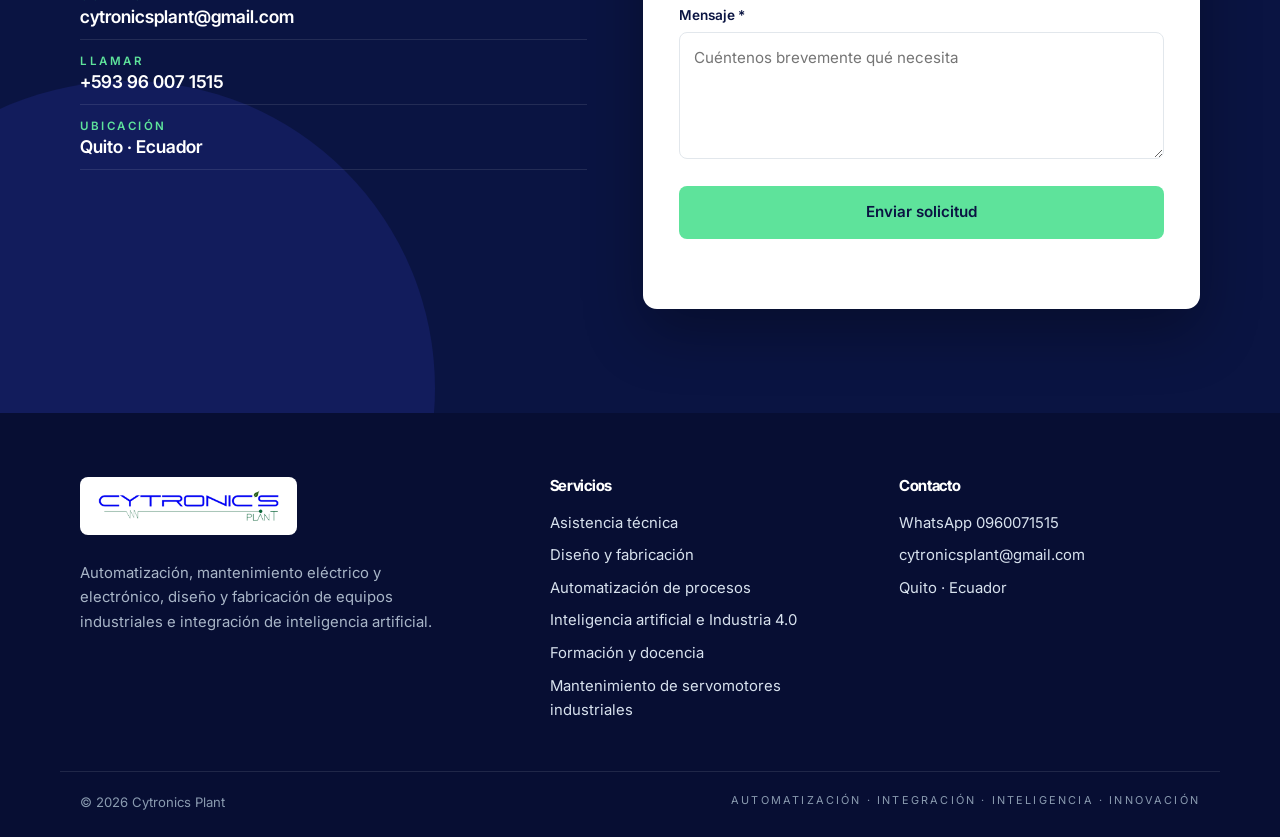
==== commit 1b34599b: "Panel flotante de WhatsApp con opciones por servicio Co-Authored-By: Claude Opus 5.5 <noreply@anthro" ====
--- a/index.html
+++ b/index.html
@@ -301,9 +301,32 @@
     </div>
   </footer>
 
-  <a class="wa-float" href="https://wa.me/593960071515?text=Hola%20Cytronics%20Plant%2C%20quisiera%20m%C3%A1s%20informaci%C3%B3n." target="_blank" rel="noopener" aria-label="Escribir por WhatsApp">
-    <svg viewBox="0 0 32 32" width="28" height="28" aria-hidden="true"><path fill="currentColor" d="M16 3C8.8 3 3 8.7 3 15.8c0 2.5.7 4.9 2 7L3 29l6.4-2c2 1.1 4.3 1.7 6.6 1.7 7.2 0 13-5.7 13-12.8S23.2 3 16 3zm0 23.4c-2.1 0-4.1-.6-5.9-1.7l-.4-.3-3.8 1.2 1.2-3.7-.3-.4c-1.2-1.8-1.9-3.9-1.9-6.1C4.9 9.8 9.9 5 16 5s11.1 4.8 11.1 10.8S22.1 26.4 16 26.4zm6.1-8c-.3-.2-2-1-2.3-1.1-.3-.1-.5-.2-.8.2-.2.3-.9 1.1-1.1 1.3-.2.2-.4.3-.7.1-.3-.2-1.4-.5-2.7-1.7-1-.9-1.7-2-1.9-2.3-.2-.3 0-.5.1-.7l.5-.6c.2-.2.2-.3.3-.6.1-.2 0-.4 0-.6l-1-2.5c-.3-.7-.6-.6-.8-.6h-.7c-.2 0-.6.1-.9.4-.3.3-1.2 1.2-1.2 2.9s1.2 3.3 1.4 3.6c.2.2 2.4 3.7 5.9 5.1 2.9 1.1 3.5.9 4.1.9.6-.1 2-.8 2.3-1.6.3-.8.3-1.5.2-1.6-.1-.2-.3-.3-.7-.5z"/></svg>
-  </a>
+  <div class="wa" data-wa>
+    <div class="wa-panel" id="wa-panel" role="dialog" aria-label="Escribir por WhatsApp" hidden>
+      <div class="wa-panel__head">
+        <span class="wa-panel__avatar"><svg viewBox="0 0 32 32" width="28" height="28" aria-hidden="true"><path fill="currentColor" d="M16 3C8.8 3 3 8.7 3 15.8c0 2.5.7 4.9 2 7L3 29l6.4-2c2 1.1 4.3 1.7 6.6 1.7 7.2 0 13-5.7 13-12.8S23.2 3 16 3zm0 23.4c-2.1 0-4.1-.6-5.9-1.7l-.4-.3-3.8 1.2 1.2-3.7-.3-.4c-1.2-1.8-1.9-3.9-1.9-6.1C4.9 9.8 9.9 5 16 5s11.1 4.8 11.1 10.8S22.1 26.4 16 26.4zm6.1-8c-.3-.2-2-1-2.3-1.1-.3-.1-.5-.2-.8.2-.2.3-.9 1.1-1.1 1.3-.2.2-.4.3-.7.1-.3-.2-1.4-.5-2.7-1.7-1-.9-1.7-2-1.9-2.3-.2-.3 0-.5.1-.7l.5-.6c.2-.2.2-.3.3-.6.1-.2 0-.4 0-.6l-1-2.5c-.3-.7-.6-.6-.8-.6h-.7c-.2 0-.6.1-.9.4-.3.3-1.2 1.2-1.2 2.9s1.2 3.3 1.4 3.6c.2.2 2.4 3.7 5.9 5.1 2.9 1.1 3.5.9 4.1.9.6-.1 2-.8 2.3-1.6.3-.8.3-1.5.2-1.6-.1-.2-.3-.3-.7-.5z"/></svg></span>
+        <div><strong>Cytronics Plant</strong><small>Responde por WhatsApp</small></div>
+        <button type="button" class="wa-panel__close" aria-label="Cerrar" data-wa-close>&times;</button>
+      </div>
+      <div class="wa-panel__body">
+        <p class="wa-panel__bubble">Gracias por comunicarse con Cytronics Plant. ¿Sobre qué desea información?</p>
+        <ul class="wa-panel__options">
+        <li><a href="https://wa.me/593960071515?text=Hola%20Cytronics%20Plant%2C%20deseo%20informaci%C3%B3n%20sobre%3A%20Dom%C3%B3tica%20y%20energ%C3%ADa%20fotovoltaica." target="_blank" rel="noopener">Domótica y energía fotovoltaica</a></li>
+        <li><a href="https://wa.me/593960071515?text=Hola%20Cytronics%20Plant%2C%20deseo%20informaci%C3%B3n%20sobre%3A%20Automatizaci%C3%B3n%20industrial%20%28PLC%2C%20HMI%2C%20SCADA%29." target="_blank" rel="noopener">Automatización industrial (PLC, HMI, SCADA)</a></li>
+        <li><a href="https://wa.me/593960071515?text=Hola%20Cytronics%20Plant%2C%20deseo%20informaci%C3%B3n%20sobre%3A%20Mantenimiento%20el%C3%A9ctrico%20y%20electr%C3%B3nico." target="_blank" rel="noopener">Mantenimiento eléctrico y electrónico</a></li>
+        <li><a href="https://wa.me/593960071515?text=Hola%20Cytronics%20Plant%2C%20deseo%20informaci%C3%B3n%20sobre%3A%20Dise%C3%B1o%20y%20fabricaci%C3%B3n%20de%20tableros%20y%20equipos." target="_blank" rel="noopener">Diseño y fabricación de tableros y equipos</a></li>
+        <li><a href="https://wa.me/593960071515?text=Hola%20Cytronics%20Plant%2C%20deseo%20informaci%C3%B3n%20sobre%3A%20Mantenimiento%20de%20servomotores." target="_blank" rel="noopener">Mantenimiento de servomotores</a></li>
+        <li><a href="https://wa.me/593960071515?text=Hola%20Cytronics%20Plant%2C%20deseo%20informaci%C3%B3n%20sobre%3A%20Inteligencia%20artificial%20e%20Industria%204.0." target="_blank" rel="noopener">Inteligencia artificial e Industria 4.0</a></li>
+        <li><a href="https://wa.me/593960071515?text=Hola%20Cytronics%20Plant%2C%20deseo%20informaci%C3%B3n%20sobre%3A%20Formaci%C3%B3n%20y%20capacitaci%C3%B3n." target="_blank" rel="noopener">Formación y capacitación</a></li>
+          <li><a href="https://wa.me/593960071515?text=Hola%20Cytronics%20Plant%2C%20quisiera%20m%C3%A1s%20informaci%C3%B3n." target="_blank" rel="noopener">Otro tema</a></li>
+        </ul>
+        <p class="wa-panel__note">Cualquier duda que tenga, háganosla saber.</p>
+      </div>
+    </div>
+    <a class="wa-float" href="https://wa.me/593960071515?text=Hola%20Cytronics%20Plant%2C%20quisiera%20m%C3%A1s%20informaci%C3%B3n." target="_blank" rel="noopener" aria-label="Escribir por WhatsApp" aria-controls="wa-panel" aria-expanded="false">
+      <svg viewBox="0 0 32 32" width="28" height="28" aria-hidden="true"><path fill="currentColor" d="M16 3C8.8 3 3 8.7 3 15.8c0 2.5.7 4.9 2 7L3 29l6.4-2c2 1.1 4.3 1.7 6.6 1.7 7.2 0 13-5.7 13-12.8S23.2 3 16 3zm0 23.4c-2.1 0-4.1-.6-5.9-1.7l-.4-.3-3.8 1.2 1.2-3.7-.3-.4c-1.2-1.8-1.9-3.9-1.9-6.1C4.9 9.8 9.9 5 16 5s11.1 4.8 11.1 10.8S22.1 26.4 16 26.4zm6.1-8c-.3-.2-2-1-2.3-1.1-.3-.1-.5-.2-.8.2-.2.3-.9 1.1-1.1 1.3-.2.2-.4.3-.7.1-.3-.2-1.4-.5-2.7-1.7-1-.9-1.7-2-1.9-2.3-.2-.3 0-.5.1-.7l.5-.6c.2-.2.2-.3.3-.6.1-.2 0-.4 0-.6l-1-2.5c-.3-.7-.6-.6-.8-.6h-.7c-.2 0-.6.1-.9.4-.3.3-1.2 1.2-1.2 2.9s1.2 3.3 1.4 3.6c.2.2 2.4 3.7 5.9 5.1 2.9 1.1 3.5.9 4.1.9.6-.1 2-.8 2.3-1.6.3-.8.3-1.5.2-1.6-.1-.2-.3-.3-.7-.5z"/></svg>
+    </a>
+  </div>
 
   <script src="script.js"></script>
 </body>
--- a/styles.css
+++ b/styles.css
@@ -435,6 +435,40 @@
   box-shadow: 0 6px 20px rgba(0,0,0,.25); transition: transform .2s;
 }
 .wa-float:hover { transform: scale(1.08); }
+.wa.is-open .wa-float { transform: rotate(-8deg) scale(1.04); }
+.wa-panel {
+  position: fixed; right: 20px; bottom: 88px; z-index: 61;
+  width: min(340px, calc(100vw - 32px)); max-height: calc(100vh - 120px); overflow: auto;
+  background: #fff; border-radius: 14px; box-shadow: 0 18px 50px rgba(10, 20, 66, .28);
+  font-size: .92rem; animation: waIn .22s var(--ease);
+}
+.wa-panel[hidden] { display: none; }
+@keyframes waIn { from { opacity: 0; transform: translateY(10px); } to { opacity: 1; transform: none; } }
+.wa-panel__head {
+  display: flex; align-items: center; gap: 10px; padding: 12px 14px;
+  background: #075e54; color: #fff; border-radius: 14px 14px 0 0; position: sticky; top: 0;
+}
+.wa-panel__avatar { width: 38px; height: 38px; border-radius: 50%; background: #25d366; display: grid; place-items: center; flex: none; }
+.wa-panel__avatar svg { width: 22px; height: 22px; }
+.wa-panel__head strong { display: block; font-family: var(--font-head); }
+.wa-panel__head small { opacity: .8; font-size: .78rem; }
+.wa-panel__close {
+  margin-left: auto; background: none; border: 0; color: #fff; font-size: 1.6rem; line-height: 1;
+  width: 36px; height: 36px; border-radius: 50%; cursor: pointer;
+}
+.wa-panel__close:hover, .wa-panel__close:focus-visible { background: rgba(255,255,255,.15); }
+.wa-panel__body { padding: 14px; background: #efeae2; border-radius: 0 0 14px 14px; }
+.wa-panel__bubble {
+  margin: 0 0 12px; padding: 10px 12px; background: #fff; color: var(--text);
+  border-radius: 0 10px 10px 10px; box-shadow: 0 1px 1px rgba(0,0,0,.08); max-width: 92%;
+}
+.wa-panel__options { list-style: none; margin: 0; padding: 0; display: grid; gap: 6px; }
+.wa-panel__options a {
+  display: block; padding: 9px 12px; background: #fff; color: #075e54; font-weight: 600;
+  border: 1px solid #d5e8df; border-radius: 10px; text-decoration: none; transition: background .15s, border-color .15s;
+}
+.wa-panel__options a:hover, .wa-panel__options a:focus-visible { background: #dcf8c6; border-color: #25d366; }
+.wa-panel__note { margin: 12px 0 0; color: var(--muted); font-size: .82rem; text-align: center; }
 
 /* Aparición al hacer scroll */
 .reveal { opacity: 0; transform: translateY(20px); transition: opacity .7s var(--ease), transform .7s var(--ease), box-shadow .3s, border-color .3s; transition-delay: var(--rd, 0ms); }
